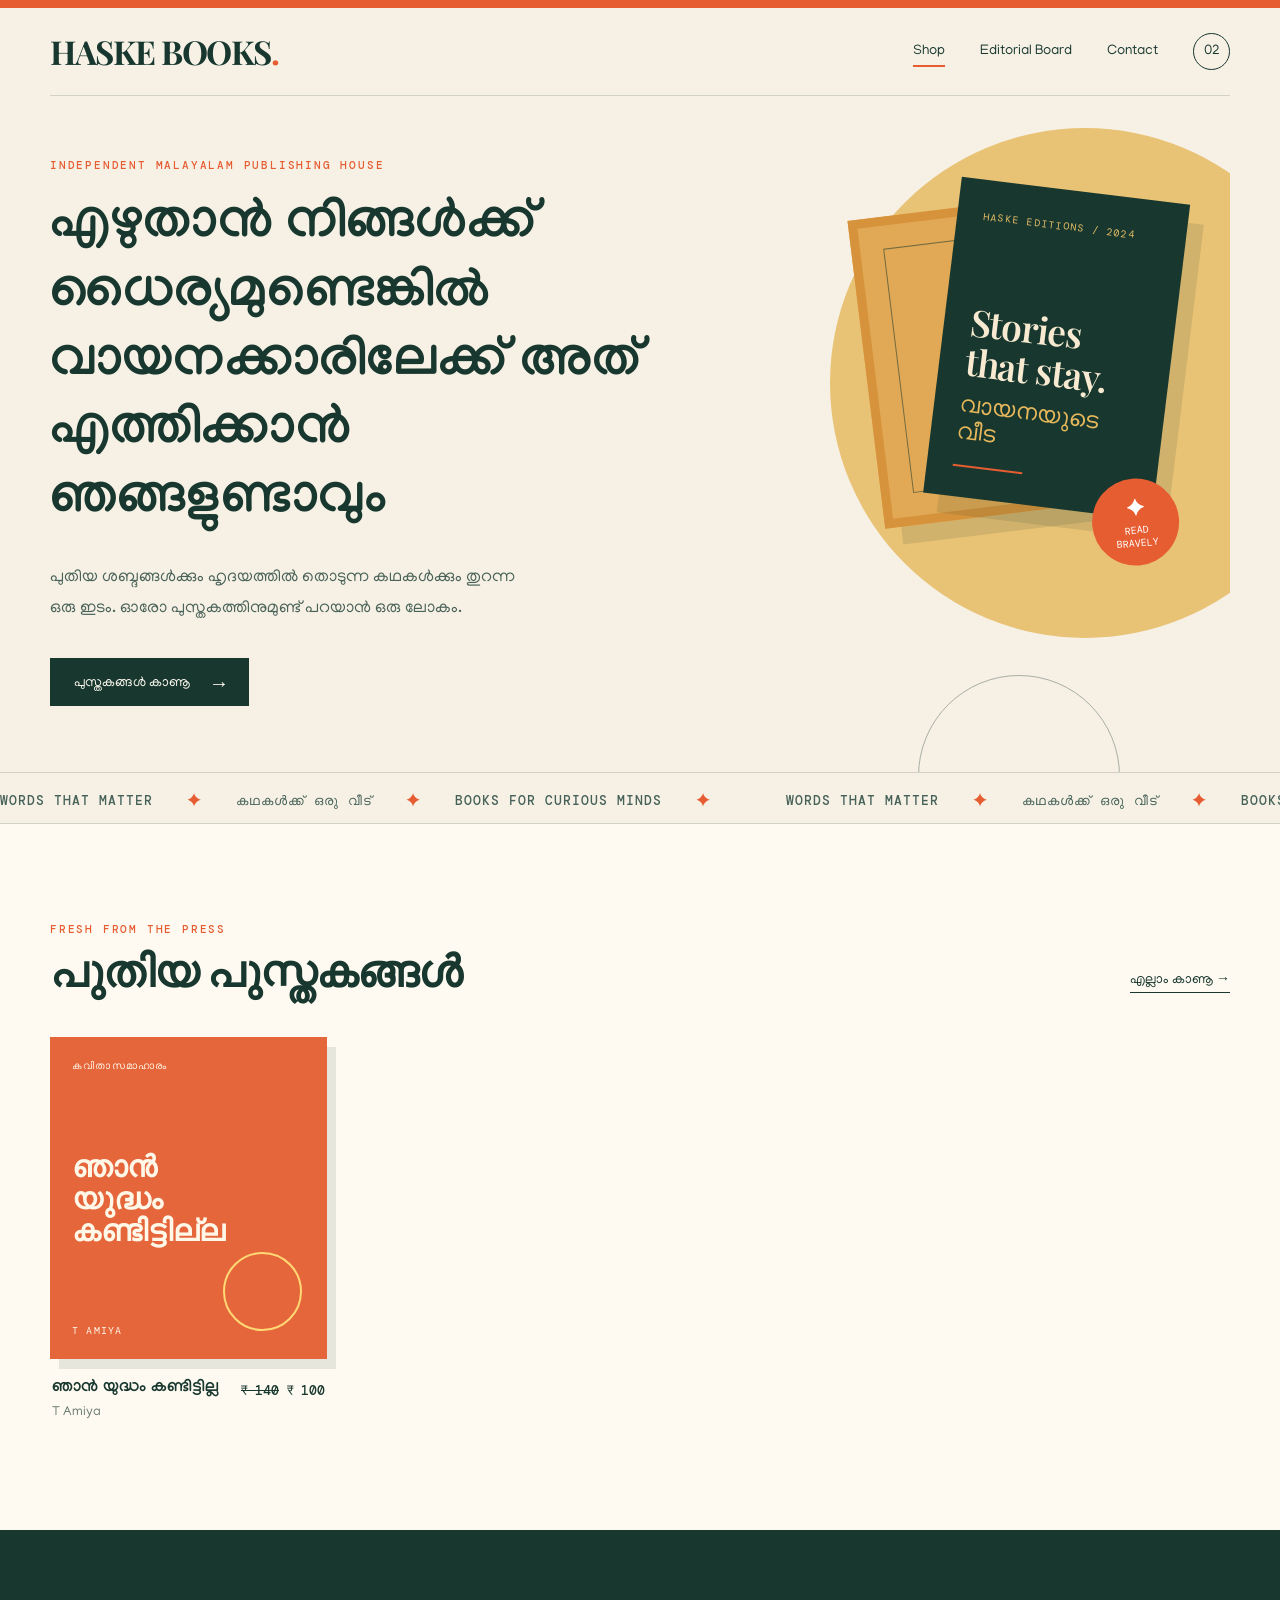
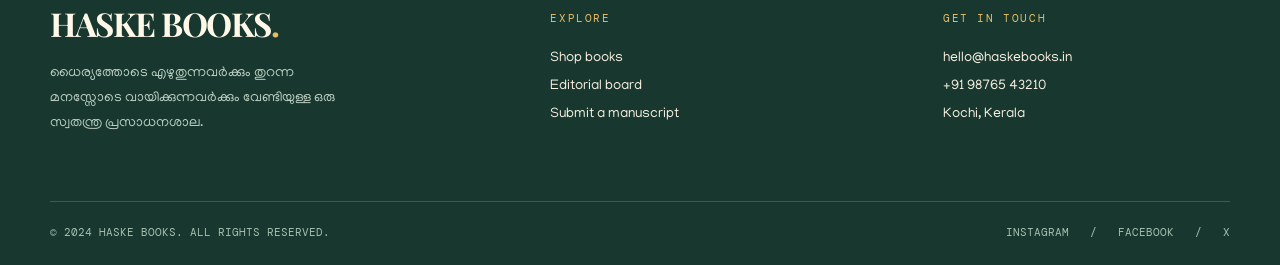
==== index.html @ 0e92dbe5 "Make ribbon text scrollable" ====
<!doctype html>
<html lang="ml">
<head>
  <meta charset="UTF-8" />
  <meta name="viewport" content="width=device-width, initial-scale=1.0" />
  <title>Haske Books — കഥകൾക്ക് ഒരു വീട്</title>
  <link rel="preconnect" href="https://fonts.googleapis.com">
  <link rel="preconnect" href="https://fonts.gstatic.com" crossorigin>
  <link href="https://fonts.googleapis.com/css2?family=DM+Mono:wght@400;500&family=Manjari:wght@400;700&family=Playfair+Display:ital,wght@0,500;0,600;0,700;1,500&display=swap" rel="stylesheet">
  <link rel="stylesheet" href="style.css">
  <script src="script.js" defer></script>
</head>
<body>
  <div class="topline"></div>
  <header class="shell"><nav><a class="logo" href="#home">HASKE BOOKS<span>.</span></a><div class="navlinks"><a class="active" href="#shop">Shop</a><a href="editorial.html">Editorial Board</a><a href="#contact">Contact</a><a class="bag" href="#shop" aria-label="Shopping bag">02</a></div></nav></header>
  <main id="home">
    <section class="hero shell"><div class="hero-copy"><div class="eyebrow">Independent Malayalam publishing house</div><h1>എഴുതാൻ നിങ്ങൾക്ക് ധൈര്യമുണ്ടെങ്കിൽ വായനക്കാരിലേക്ക് അത് എത്തിക്കാൻ ഞങ്ങളുണ്ടാവും</h1><p>പുതിയ ശബ്ദങ്ങൾക്കും ഹൃദയത്തിൽ തൊടുന്ന കഥകൾക്കും തുറന്ന ഒരു ഇടം. ഓരോ പുസ്തകത്തിനുമുണ്ട് പറയാൻ ഒരു ലോകം.</p><a href="#shop" class="button">പുസ്തകങ്ങൾ കാണൂ <span class="arrow">→</span></a></div><div class="hero-art" aria-label="A stack of books"><div class="book-stack"><div class="back-book"></div><div class="front-book"><small>HASKE EDITIONS / 2024</small><strong>Stories<br>that stay.</strong><em>വായനയുടെ വീട</em><i></i></div><div class="stamp"><b>✦</b>READ<br>BRAVELY</div></div></div></section>
    <div class="marquee" aria-label="Words that matter · കഥകൾക്ക് ഒരു വീട് · Books for curious minds"><div class="marquee-track"><div class="marquee-content">WORDS THAT MATTER <span class="separator">✦</span> കഥകൾക്ക് ഒരു വീട് <span class="separator">✦</span> BOOKS FOR CURIOUS MINDS <span class="separator">✦</span></div><div class="marquee-content" aria-hidden="true">WORDS THAT MATTER <span class="separator">✦</span> കഥകൾക്ക് ഒരു വീട് <span class="separator">✦</span> BOOKS FOR CURIOUS MINDS <span class="separator">✦</span></div></div></div>
    <section class="books" id="shop"><div class="shell"><div class="section-head"><div><div class="eyebrow">Fresh from the press</div><h2>പുതിയ പുസ്തകങ്ങൾ</h2></div><a class="view-all" href="#shop">എല്ലാം കാണൂ →</a></div><div class="books-grid">
      <article class="book-card"><div class="cover one"><small>കവിതാസമാഹാരം</small><div class="cover-title">ഞാൻ യുദ്ധം കണ്ടിട്ടില്ല</div><small>T AMIYA</small></div><div class="book-meta"><div><h3>ഞാൻ യുദ്ധം കണ്ടിട്ടില്ല</h3><p>T Amiya</p></div><div class="price"><del>₹ 140</del> ₹ 100</div></div></article>
      <!-- Future book cards
      <article class="book-card"><div class="cover two"><small>ESSAYS / 04</small><div class="cover-title">Notes from the Rain</div><small>R. ANAND</small></div><div class="book-meta"><div><h3>മഴക്കുറിപ്പുകൾ</h3><p>ആർ. ആനന്ദ്</p></div><div class="price">₹ 350</div></div></article>
      <article class="book-card"><div class="cover three"><small>POETRY / 11</small><div class="cover-title">Between<br>Two Seas</div><small>MAYA S.</small></div><div class="book-meta"><div><h3>രണ്ട് കടലുകൾക്കിടയിൽ</h3><p>മായ എസ്.</p></div><div class="price">₹ 299</div></div></article>
      <article class="book-card"><div class="cover four"><small>TRANSLATION / 07</small><div class="cover-title">A Room<br>of Mangoes</div><small>N. VINOD</small></div><div class="book-meta"><div><h3>മാമ്പഴങ്ങളുടെ മുറി</h3><p>എൻ. വിനോദ്</p></div><div class="price">₹ 420</div></div></article>
      -->
    </div></div></section>
  </main>
  <footer id="contact"><div class="shell"><div class="footer-main"><div class="footer-intro"><a class="logo" href="#home">HASKE BOOKS<span>.</span></a><p>ധൈര്യത്തോടെ എഴുതുന്നവർക്കും തുറന്ന മനസ്സോടെ വായിക്കുന്നവർക്കും വേണ്ടിയുള്ള ഒരു സ്വതന്ത്ര പ്രസാധനശാല.</p></div><div class="footer-col" id="board"><h4>EXPLORE</h4><a href="#shop">Shop books</a><a href="editorial.html">Editorial board</a><a href="#home">Submit a manuscript</a></div><div class="footer-col"><h4>GET IN TOUCH</h4><p>hello@haskebooks.in</p><p>+91 98765 43210</p><p>Kochi, Kerala</p></div></div><div class="footer-bottom"><span>© 2024 HASKE BOOKS. ALL RIGHTS RESERVED.</span><span>INSTAGRAM &nbsp; / &nbsp; FACEBOOK &nbsp; / &nbsp; X</span></div></div></footer>
</body>
</html>
---- style.css ----
:root { --ink:#18382f; --paper:#f6f0e5; --cream:#fffaf1; --orange:#e65d32; --gold:#e8bd66; --line:rgba(24,56,47,.17); }
* { box-sizing:border-box; }
html { scroll-behavior:smooth; }
body { margin:0; color:var(--ink); background:var(--paper); font-family:Manjari, sans-serif; }
a { color:inherit; text-decoration:none; }
.shell { width:min(1180px, calc(100% - 48px)); margin:auto; }
.topline { height:8px; background:var(--orange); }
nav { height:88px; display:flex; align-items:center; justify-content:space-between; border-bottom:1px solid var(--line); }
.logo { font:700 33px/1 'Playfair Display', serif; letter-spacing:-1.5px; }
.logo span { color:var(--orange); }
.navlinks { display:flex; gap:35px; align-items:center; font-size:14px; }
.navlinks a { padding:8px 0; position:relative; }
.navlinks a.active:after { content:""; position:absolute; left:0; right:0; bottom:0; height:2px; background:var(--orange); }
.bag { border:1px solid var(--ink); border-radius:50%; width:37px; height:37px; display:grid; place-items:center; font-size:14px; }
.hero { min-height:537px; position:relative; overflow:hidden; display:grid; grid-template-columns:1.1fr .9fr; align-items:center; }
.hero:before { content:""; position:absolute; width:510px; height:510px; border-radius:50%; background:var(--gold); right:-110px; top:32px; opacity:.88; }
.hero:after { content:""; position:absolute; width:200px; height:200px; border:1px solid var(--ink); border-radius:50%; right:110px; bottom:-105px; opacity:.35; }
.hero-copy { position:relative; z-index:1; padding:64px 0 66px; }
.eyebrow { font:500 11px/1 'DM Mono', monospace; letter-spacing:1.8px; color:var(--orange); text-transform:uppercase; }
h1 { max-width:660px; margin:23px 0 25px; font-size:clamp(37px,4.3vw,62px); line-height:1.25; letter-spacing:-.8px; font-weight:700; }
.hero-copy p { max-width:485px; margin:0 0 34px; color:#496258; font-size:17px; line-height:1.8; }
.button { display:inline-flex; align-items:center; gap:19px; background:var(--ink); color:#fffaf1; padding:15px 20px 13px 24px; font-size:14px; transition:.2s transform,.2s background; }
.button:hover { transform:translateY(-3px); background:var(--orange); }
.arrow { font:20px/1 Arial; }
.hero-art { z-index:1; position:relative; height:100%; min-height:400px; }
.book-stack { position:absolute; width:315px; height:390px; right:55px; top:77px; transform:rotate(7deg); }
.back-book,.front-book { position:absolute; box-shadow:16px 18px 0 rgba(24,56,47,.12); }
.back-book { width:225px; height:310px; background:#e1a955; top:38px; left:5px; transform:rotate(-14deg); border:9px solid #d7933b; }
.back-book:after { content:""; position:absolute; inset:23px; border:1px solid rgba(24,56,47,.55); }
.front-book { background:var(--ink); width:230px; height:318px; right:6px; top:12px; padding:30px 26px; color:#f7ead1; display:flex; flex-direction:column; }
.front-book small { font:10px 'DM Mono',monospace; letter-spacing:1.3px; color:#e8bd66; }
.front-book strong { margin-top:auto; font:600 37px/1.1 'Playfair Display',serif; letter-spacing:-1px; }
.front-book em { font:500 23px/1.15 'Playfair Display',serif; color:#e6b85b; margin-top:8px; }
.front-book i { width:70px; height:2px; background:var(--orange); margin-top:22px; }
.stamp { position:absolute; width:87px; height:87px; right:-22px; bottom:13px; border-radius:50%; background:var(--orange); color:white; display:grid; place-content:center; text-align:center; font:10px/1.35 'DM Mono',monospace; transform:rotate(-12deg); }
.stamp b { font-size:22px; }
.marquee { border-top:1px solid var(--line); border-bottom:1px solid var(--line); overflow:hidden; padding:15px 0 11px; font:500 13px 'DM Mono',monospace; color:#466258; letter-spacing:1px; }
.marquee-track { display:flex; width:max-content; animation:marquee-scroll 24s linear infinite; will-change:transform; }
.marquee-content { display:block; flex:none; white-space:nowrap; padding-right:50px; }
.marquee .separator { margin:0 25px; color:var(--orange); font-size:18px; vertical-align:-1px; }
@keyframes marquee-scroll { to { transform:translateX(-50%); } }
@media (prefers-reduced-motion:reduce) { .marquee-track { animation:none; } }
.books { padding:100px 0 110px; background:var(--cream); }
.section-head { display:flex; align-items:flex-end; justify-content:space-between; margin-bottom:44px; }
h2 { margin:12px 0 0; font:600 clamp(32px,3.4vw,47px)/1.05 'Playfair Display',serif; letter-spacing:-1px; }
.view-all { border-bottom:1px solid var(--ink); padding-bottom:4px; font-size:14px; }
.books-grid { display:grid; grid-template-columns:repeat(4,1fr); gap:24px; }
.book-card { cursor:pointer; }
.cover { height:322px; padding:22px; display:flex; flex-direction:column; justify-content:space-between; position:relative; box-shadow:9px 10px 0 rgba(24,56,47,.1); transition:.25s transform; }
.book-card:hover .cover,.book-card.is-selected .cover { transform:translateY(-8px) rotate(-1deg); }
.cover small { font:10px 'DM Mono',monospace; letter-spacing:1.2px; }
.cover .cover-title { font:600 30px/1.06 'Playfair Display',serif; max-width:150px; }
.cover.one { background:#e6663b; color:#fff8e8; } .cover.one:after { content:""; width:75px; height:75px; border:2px solid #ffd876; border-radius:50%; position:absolute; right:25px; bottom:28px; }
.cover.two { background:#cfbd9c; color:#203f36; } .cover.two:before { content:""; position:absolute; height:90%; border-left:2px solid var(--ink); left:50%; top:5%; transform:rotate(30deg); opacity:.65; }
.cover.three { background:#315c52; color:#f7e8c9; } .cover.three:after { content:""; width:110px; border-top:1px solid #e7bd66; position:absolute; right:-10px; top:46%; transform:rotate(-35deg); box-shadow:0 12px 0 #e7bd66,0 24px 0 #e7bd66; }
.cover.four { background:#e7bd66; color:#1a3b32; } .cover.four .cover-title { font-size:34px; }
.book-meta { padding:20px 2px 0; display:flex; justify-content:space-between; gap:10px; }
.book-meta h3 { font-size:17px; margin:0 0 7px; } .book-meta p { color:#667a70; font-size:13px; margin:0; } .price { font:500 13px 'DM Mono',monospace; white-space:nowrap; padding-top:3px; }
footer { background:var(--ink); color:#f9f2e4; padding:77px 0 26px; }
.footer-main { display:grid; grid-template-columns:1.2fr .9fr .8fr; gap:70px; padding-bottom:65px; }
footer .logo { color:#fff8e9; } footer .logo span { color:var(--gold); }
.footer-intro p { color:#bdd0c4; line-height:1.8; max-width:300px; font-size:14px; margin:18px 0 0; }
.footer-col h4 { margin:4px 0 20px; color:var(--gold); font:11px 'DM Mono',monospace; letter-spacing:1.6px; }
.footer-col a,.footer-col p { display:block; color:#f9f2e4; font-size:14px; line-height:2; margin:0; }
.footer-col a:hover { color:var(--gold); }
.footer-bottom { border-top:1px solid rgba(255,255,255,.17); padding-top:23px; color:#a6c0b1; font:11px 'DM Mono',monospace; display:flex; justify-content:space-between; }
@media (max-width:760px) { .shell { width:min(100% - 32px,1180px); } nav { height:73px; } .navlinks { gap:17px; font-size:12px; } .navlinks a:nth-child(2) { display:none; } .hero { min-height:auto; grid-template-columns:1fr; } .hero:before { width:350px; height:350px; right:-160px; top:300px; } .hero-copy { padding:62px 0 20px; } h1 { font-size:37px; } .hero-art { min-height:350px; } .book-stack { transform:scale(.82) rotate(7deg); transform-origin:top right; right:0; top:15px; } .books { padding:67px 0; } .books-grid { grid-template-columns:repeat(2,1fr); gap:32px 16px; } .cover { height:250px; padding:17px; } .cover .cover-title { font-size:24px; } .section-head { margin-bottom:28px; } .footer-main { grid-template-columns:1fr 1fr; gap:38px 20px; } .footer-intro { grid-column:span 2; } .footer-bottom { gap:14px; flex-direction:column; } }

.editorial-hero { background:var(--cream); padding:106px 0 98px; position:relative; overflow:hidden; }
.editorial-hero:after { content:""; position:absolute; width:430px; height:430px; border:1px solid var(--gold); border-radius:50%; right:-115px; top:-165px; }
.editorial-hero .shell { position:relative; z-index:1; }
.editorial-hero h1 { margin:22px 0 18px; font:600 clamp(48px,6vw,78px)/1.04 'Playfair Display',serif; }
.editorial-hero p { max-width:450px; margin:0; color:#496258; line-height:1.8; }
.editorial-list { padding:82px 0 110px; }
.team-feature { border-top:2px solid var(--ink); border-bottom:1px solid var(--line); padding:27px 0 31px; display:flex; justify-content:space-between; align-items:baseline; }
.role { color:var(--orange); font:500 11px 'DM Mono',monospace; letter-spacing:1.5px; text-transform:uppercase; }
.team-feature h2 { margin:0; font-size:clamp(31px,4vw,52px); }
.team-grid { display:grid; grid-template-columns:1fr 1fr; gap:0; border-bottom:1px solid var(--line); }
.team-card { padding:34px 34px 38px 0; min-height:176px; }
.team-card + .team-card { border-left:1px solid var(--line); padding-left:34px; }
.team-card h3,.board-members h3 { font-size:24px; margin:17px 0 8px; }
.team-card p,.board-members p { margin:0; color:#526a60; line-height:1.7; font-size:14px; }
.board-members { padding:82px 0 68px; }
.board-heading { display:flex; justify-content:space-between; align-items:end; margin-bottom:30px; }
.board-heading h2 { font-size:clamp(29px,3.6vw,45px); }
.board-heading h2 span { color:var(--orange); font:500 16px 'DM Mono',monospace; vertical-align:middle; margin-left:8px; }
.board-members ol { padding:0; margin:0; list-style:none; border-top:1px solid var(--line); }
.board-members li { display:grid; grid-template-columns:72px 1fr; padding:27px 0 25px; border-bottom:1px solid var(--line); }
.number { color:var(--orange); font:12px 'DM Mono',monospace; padding-top:6px; }
.board-members h3 { margin:0 0 7px; }
.credits { background:var(--ink); color:#fff9ea; display:grid; grid-template-columns:1fr 1fr; }
.credits div { padding:29px 33px; }
.credits div + div { border-left:1px solid rgba(255,255,255,.2); }
.credits span { display:block; color:var(--gold); font:11px 'DM Mono',monospace; letter-spacing:1.3px; margin-bottom:13px; }
.credits strong { font-size:18px; line-height:1.65; }
@media (max-width:760px) { .editorial-hero { padding:72px 0; } .editorial-list { padding:55px 0 70px; } .team-feature { display:block; } .team-feature h2 { margin-top:15px; } .team-grid,.credits { grid-template-columns:1fr; } .team-card { padding:28px 0; min-height:auto; } .team-card + .team-card { border-left:0; border-top:1px solid var(--line); padding-left:0; } .board-members { padding:60px 0 50px; } .board-heading { display:block; } .board-heading h2 { margin-top:12px; } .board-members li { grid-template-columns:47px 1fr; } .credits div + div { border-left:0; border-top:1px solid rgba(255,255,255,.2); } }

.admin-header nav { gap:28px; }
.admin-label { color:#587067; font:11px 'DM Mono',monospace; letter-spacing:1.3px; margin-right:auto; }
.back-link { font-size:13px; border-bottom:1px solid var(--ink); padding-bottom:3px; }
.admin-page { padding:74px 0 110px; }
.admin-intro { margin-bottom:50px; }
.admin-intro h1 { margin:17px 0 15px; font:600 clamp(43px,5.2vw,68px)/1 'Playfair Display',serif; }
.admin-intro p { margin:0; color:#587067; font-size:15px; line-height:1.7; }
.book-form { border-top:2px solid var(--ink); }
.form-section { display:grid; grid-template-columns:260px 1fr; gap:48px; padding:42px 0; border-bottom:1px solid var(--line); }
.form-section-heading { display:flex; gap:16px; align-items:flex-start; }
.step { color:var(--orange); font:12px 'DM Mono',monospace; padding-top:5px; }
.form-section h2 { margin:0 0 9px; font-size:27px; }
.form-section-heading p { color:#64796f; font-size:13px; line-height:1.65; margin:0; }
.upload-zone { min-height:250px; border:1.5px dashed #9aaba2; background:var(--cream); display:flex; flex-direction:column; align-items:center; justify-content:center; position:relative; cursor:pointer; padding:30px; text-align:center; transition:.2s background,.2s border-color; overflow:hidden; }
.upload-zone:hover,.upload-zone.is-dragging { background:#eef2ea; border-color:var(--orange); }
.upload-zone input { position:absolute; width:1px; height:1px; opacity:0; }
.upload-icon { width:38px; height:38px; display:grid; place-items:center; border:1px solid var(--ink); border-radius:50%; margin-bottom:14px; font:23px/1 Arial; }
.upload-zone strong { font-size:16px; }
.upload-zone small { color:#6a7d74; margin-top:7px; font-size:12px; }
.upload-zone img { position:absolute; inset:0; width:100%; height:100%; object-fit:contain; background:var(--cream); padding:15px; }
.upload-message { grid-column:2; color:var(--orange); margin:-30px 0 0; font-size:13px; }
.form-fields { display:grid; grid-template-columns:1fr 1fr; gap:25px 20px; }
.field { display:block; }
.field.full { grid-column:1 / -1; }
.field span { display:block; font-size:14px; font-weight:700; margin-bottom:9px; }
.field em { color:#75877e; font-style:normal; font-weight:400; }
.field input,.field textarea { width:100%; border:1px solid #bdc9c0; background:#fffdf7; color:var(--ink); border-radius:0; padding:13px 14px; font:14px Manjari,sans-serif; outline:none; transition:border-color .2s,box-shadow .2s; }
.field textarea { resize:vertical; min-height:140px; line-height:1.65; }
.field input:focus,.field textarea:focus { border-color:var(--orange); box-shadow:0 0 0 3px rgba(230,93,50,.12); }
.field input::placeholder,.field textarea::placeholder { color:#98a69f; }
.pricing-fields { grid-template-columns:repeat(3,1fr); }
.form-actions { display:flex; align-items:center; justify-content:space-between; gap:25px; padding:35px 0; }
.form-actions p { color:#6c8076; font-size:12px; margin:0; }
.form-actions .button { border:0; cursor:pointer; font-family:Manjari,sans-serif; }
.toast { background:var(--ink); color:#fff9ea; padding:15px 20px; position:fixed; right:22px; bottom:22px; transform:translateY(110px); opacity:0; transition:.25s transform,.25s opacity; font-size:14px; box-shadow:0 10px 25px rgba(24,56,47,.2); }
.toast.is-visible { transform:translateY(0); opacity:1; }
@media (max-width:760px) { .admin-header nav { gap:15px; } .admin-label { display:none; } .back-link { font-size:12px; } .admin-page { padding:52px 0 70px; } .form-section { grid-template-columns:1fr; gap:28px; padding:34px 0; } .upload-message { grid-column:1; margin:-18px 0 0; } .form-fields,.pricing-fields { grid-template-columns:1fr; } .field.full { grid-column:auto; } .form-actions { align-items:flex-start; flex-direction:column; } }
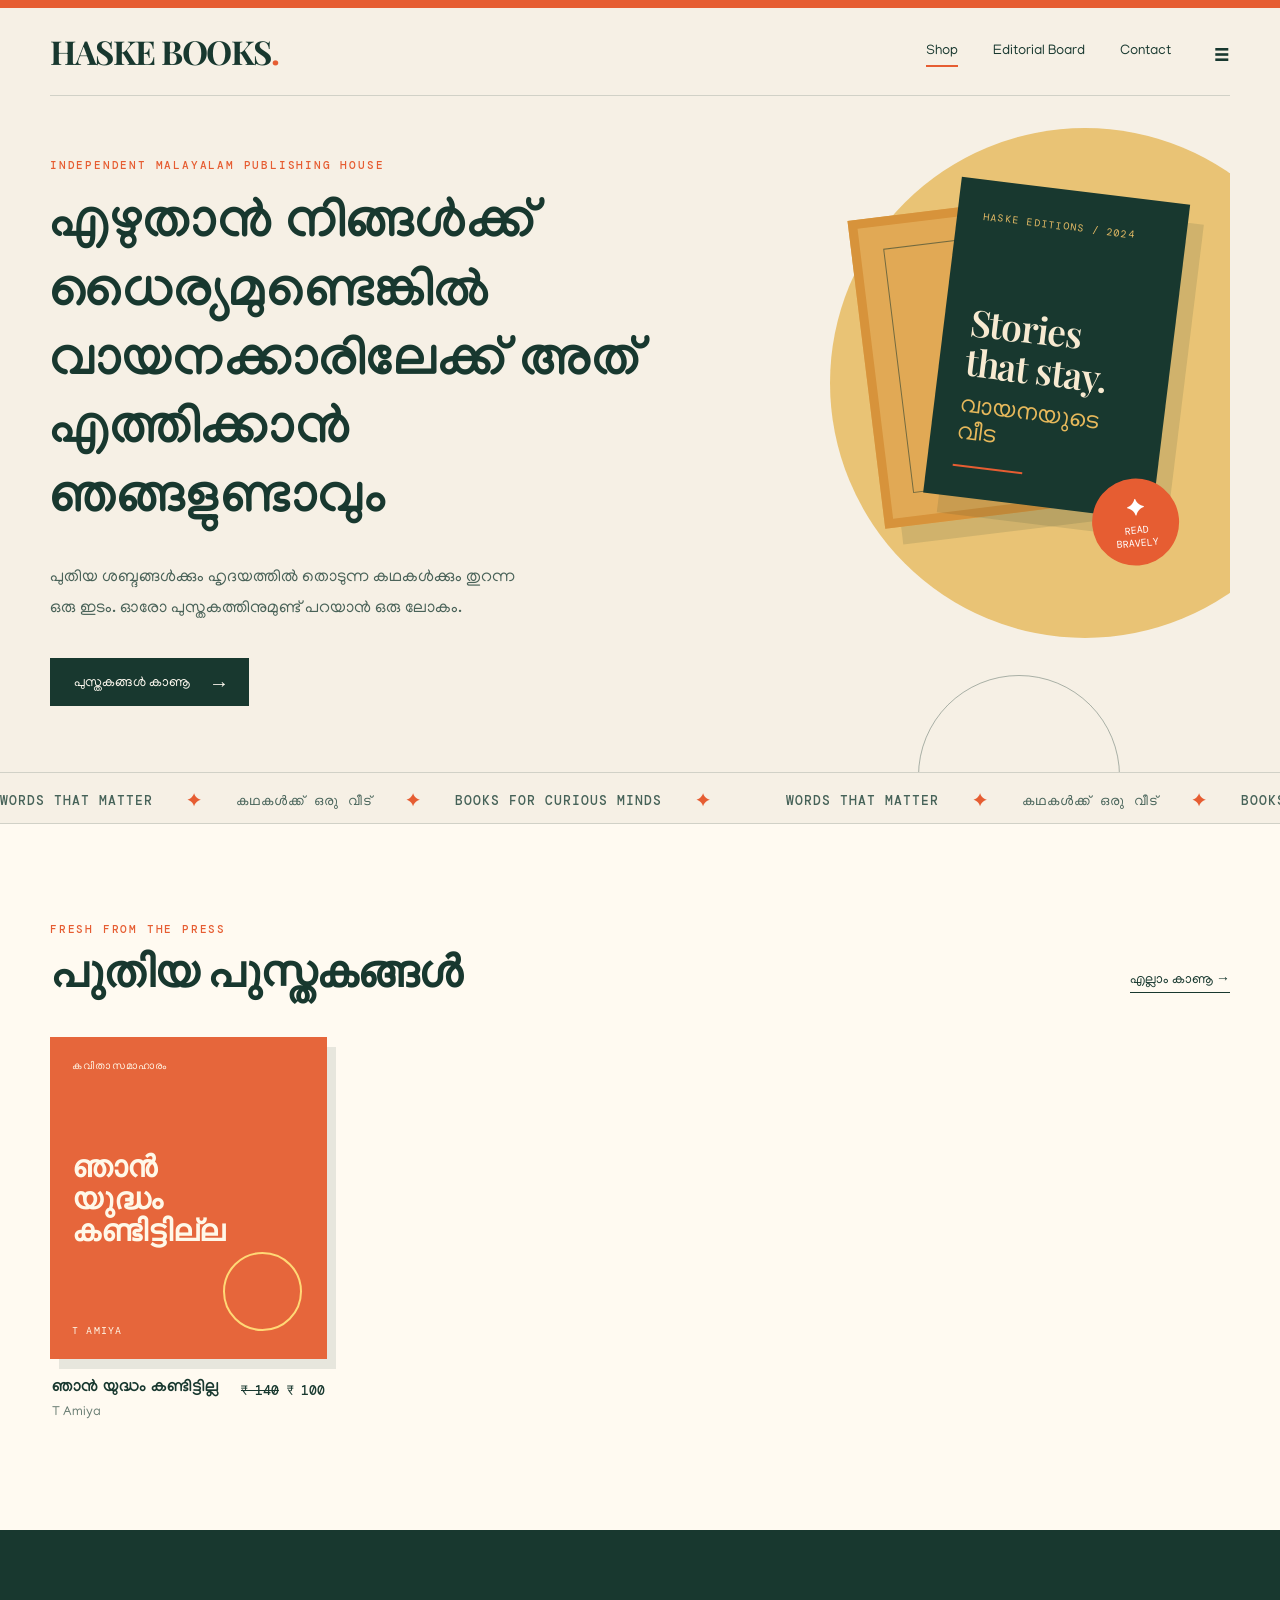
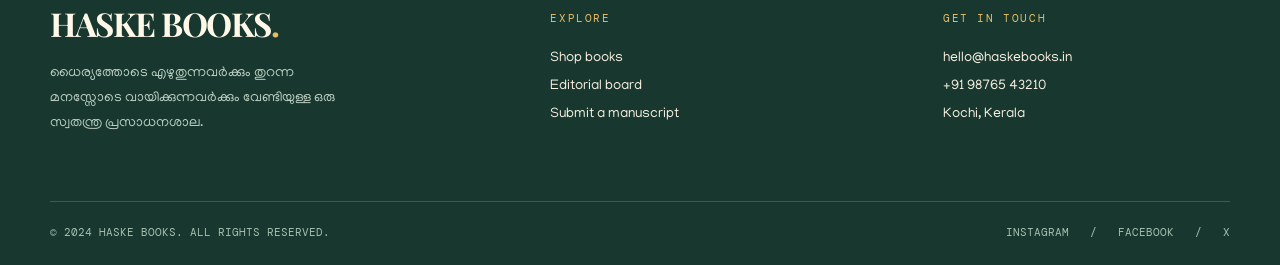
==== commit 2ad07555: "Add handburger icon on navbar" ====
--- a/index.html
+++ b/index.html
@@ -12,7 +12,7 @@
 </head>
 <body>
   <div class="topline"></div>
-  <header class="shell"><nav><a class="logo" href="#home">HASKE BOOKS<span>.</span></a><div class="navlinks"><a class="active" href="#shop">Shop</a><a href="editorial.html">Editorial Board</a><a href="#contact">Contact</a><a class="bag" href="#shop" aria-label="Shopping bag">02</a></div></nav></header>
+  <header class="shell"><nav><a class="logo" href="#home">HASKE BOOKS<span>.</span></a><div class="navlinks"><a class="active" href="#shop">Shop</a><a href="editorial.html">Editorial Board</a><a href="#contact">Contact</a><button class="menu-toggle" type="button" aria-label="Open navigation menu">☰</button></div></nav></header>
   <main id="home">
     <section class="hero shell"><div class="hero-copy"><div class="eyebrow">Independent Malayalam publishing house</div><h1>എഴുതാൻ നിങ്ങൾക്ക് ധൈര്യമുണ്ടെങ്കിൽ വായനക്കാരിലേക്ക് അത് എത്തിക്കാൻ ഞങ്ങളുണ്ടാവും</h1><p>പുതിയ ശബ്ദങ്ങൾക്കും ഹൃദയത്തിൽ തൊടുന്ന കഥകൾക്കും തുറന്ന ഒരു ഇടം. ഓരോ പുസ്തകത്തിനുമുണ്ട് പറയാൻ ഒരു ലോകം.</p><a href="#shop" class="button">പുസ്തകങ്ങൾ കാണൂ <span class="arrow">→</span></a></div><div class="hero-art" aria-label="A stack of books"><div class="book-stack"><div class="back-book"></div><div class="front-book"><small>HASKE EDITIONS / 2024</small><strong>Stories<br>that stay.</strong><em>വായനയുടെ വീട</em><i></i></div><div class="stamp"><b>✦</b>READ<br>BRAVELY</div></div></div></section>
     <div class="marquee" aria-label="Words that matter · കഥകൾക്ക് ഒരു വീട് · Books for curious minds"><div class="marquee-track"><div class="marquee-content">WORDS THAT MATTER <span class="separator">✦</span> കഥകൾക്ക് ഒരു വീട് <span class="separator">✦</span> BOOKS FOR CURIOUS MINDS <span class="separator">✦</span></div><div class="marquee-content" aria-hidden="true">WORDS THAT MATTER <span class="separator">✦</span> കഥകൾക്ക് ഒരു വീട് <span class="separator">✦</span> BOOKS FOR CURIOUS MINDS <span class="separator">✦</span></div></div></div>
--- a/style.css
+++ b/style.css
@@ -11,7 +11,7 @@
 .navlinks { display:flex; gap:35px; align-items:center; font-size:14px; }
 .navlinks a { padding:8px 0; position:relative; }
 .navlinks a.active:after { content:""; position:absolute; left:0; right:0; bottom:0; height:2px; background:var(--orange); }
-.bag { border:1px solid var(--ink); border-radius:50%; width:37px; height:37px; display:grid; place-items:center; font-size:14px; }
+.menu-toggle { border:0; background:transparent; color:var(--ink); cursor:pointer; padding:5px 0 5px 8px; font:26px/1 Arial,sans-serif; }
 .hero { min-height:537px; position:relative; overflow:hidden; display:grid; grid-template-columns:1.1fr .9fr; align-items:center; }
 .hero:before { content:""; position:absolute; width:510px; height:510px; border-radius:50%; background:var(--gold); right:-110px; top:32px; opacity:.88; }
 .hero:after { content:""; position:absolute; width:200px; height:200px; border:1px solid var(--ink); border-radius:50%; right:110px; bottom:-105px; opacity:.35; }
@@ -64,7 +64,7 @@
 .footer-col a,.footer-col p { display:block; color:#f9f2e4; font-size:14px; line-height:2; margin:0; }
 .footer-col a:hover { color:var(--gold); }
 .footer-bottom { border-top:1px solid rgba(255,255,255,.17); padding-top:23px; color:#a6c0b1; font:11px 'DM Mono',monospace; display:flex; justify-content:space-between; }
-@media (max-width:760px) { .shell { width:min(100% - 32px,1180px); } nav { height:73px; } .navlinks { gap:17px; font-size:12px; } .navlinks a:nth-child(2) { display:none; } .hero { min-height:auto; grid-template-columns:1fr; } .hero:before { width:350px; height:350px; right:-160px; top:300px; } .hero-copy { padding:62px 0 20px; } h1 { font-size:37px; } .hero-art { min-height:350px; } .book-stack { transform:scale(.82) rotate(7deg); transform-origin:top right; right:0; top:15px; } .books { padding:67px 0; } .books-grid { grid-template-columns:repeat(2,1fr); gap:32px 16px; } .cover { height:250px; padding:17px; } .cover .cover-title { font-size:24px; } .section-head { margin-bottom:28px; } .footer-main { grid-template-columns:1fr 1fr; gap:38px 20px; } .footer-intro { grid-column:span 2; } .footer-bottom { gap:14px; flex-direction:column; } }
+@media (max-width:760px) { .shell { width:min(100% - 32px,1180px); } nav { height:73px; } .navlinks { gap:12px; font-size:12px; } .navlinks a:nth-child(2),.navlinks a:nth-child(3) { display:none; } .menu-toggle { font-size:24px; } .hero { min-height:auto; grid-template-columns:1fr; } .hero:before { width:350px; height:350px; right:-160px; top:300px; } .hero-copy { padding:62px 0 20px; } h1 { font-size:37px; } .hero-art { min-height:350px; } .book-stack { transform:scale(.82) rotate(7deg); transform-origin:top right; right:0; top:15px; } .books { padding:67px 0; } .books-grid { grid-template-columns:repeat(2,1fr); gap:32px 16px; } .cover { height:250px; padding:17px; } .cover .cover-title { font-size:24px; } .section-head { margin-bottom:28px; } .footer-main { grid-template-columns:1fr 1fr; gap:38px 20px; } .footer-intro { grid-column:span 2; } .footer-bottom { gap:14px; flex-direction:column; } }
 
 .editorial-hero { background:var(--cream); padding:106px 0 98px; position:relative; overflow:hidden; }
 .editorial-hero:after { content:""; position:absolute; width:430px; height:430px; border:1px solid var(--gold); border-radius:50%; right:-115px; top:-165px; }
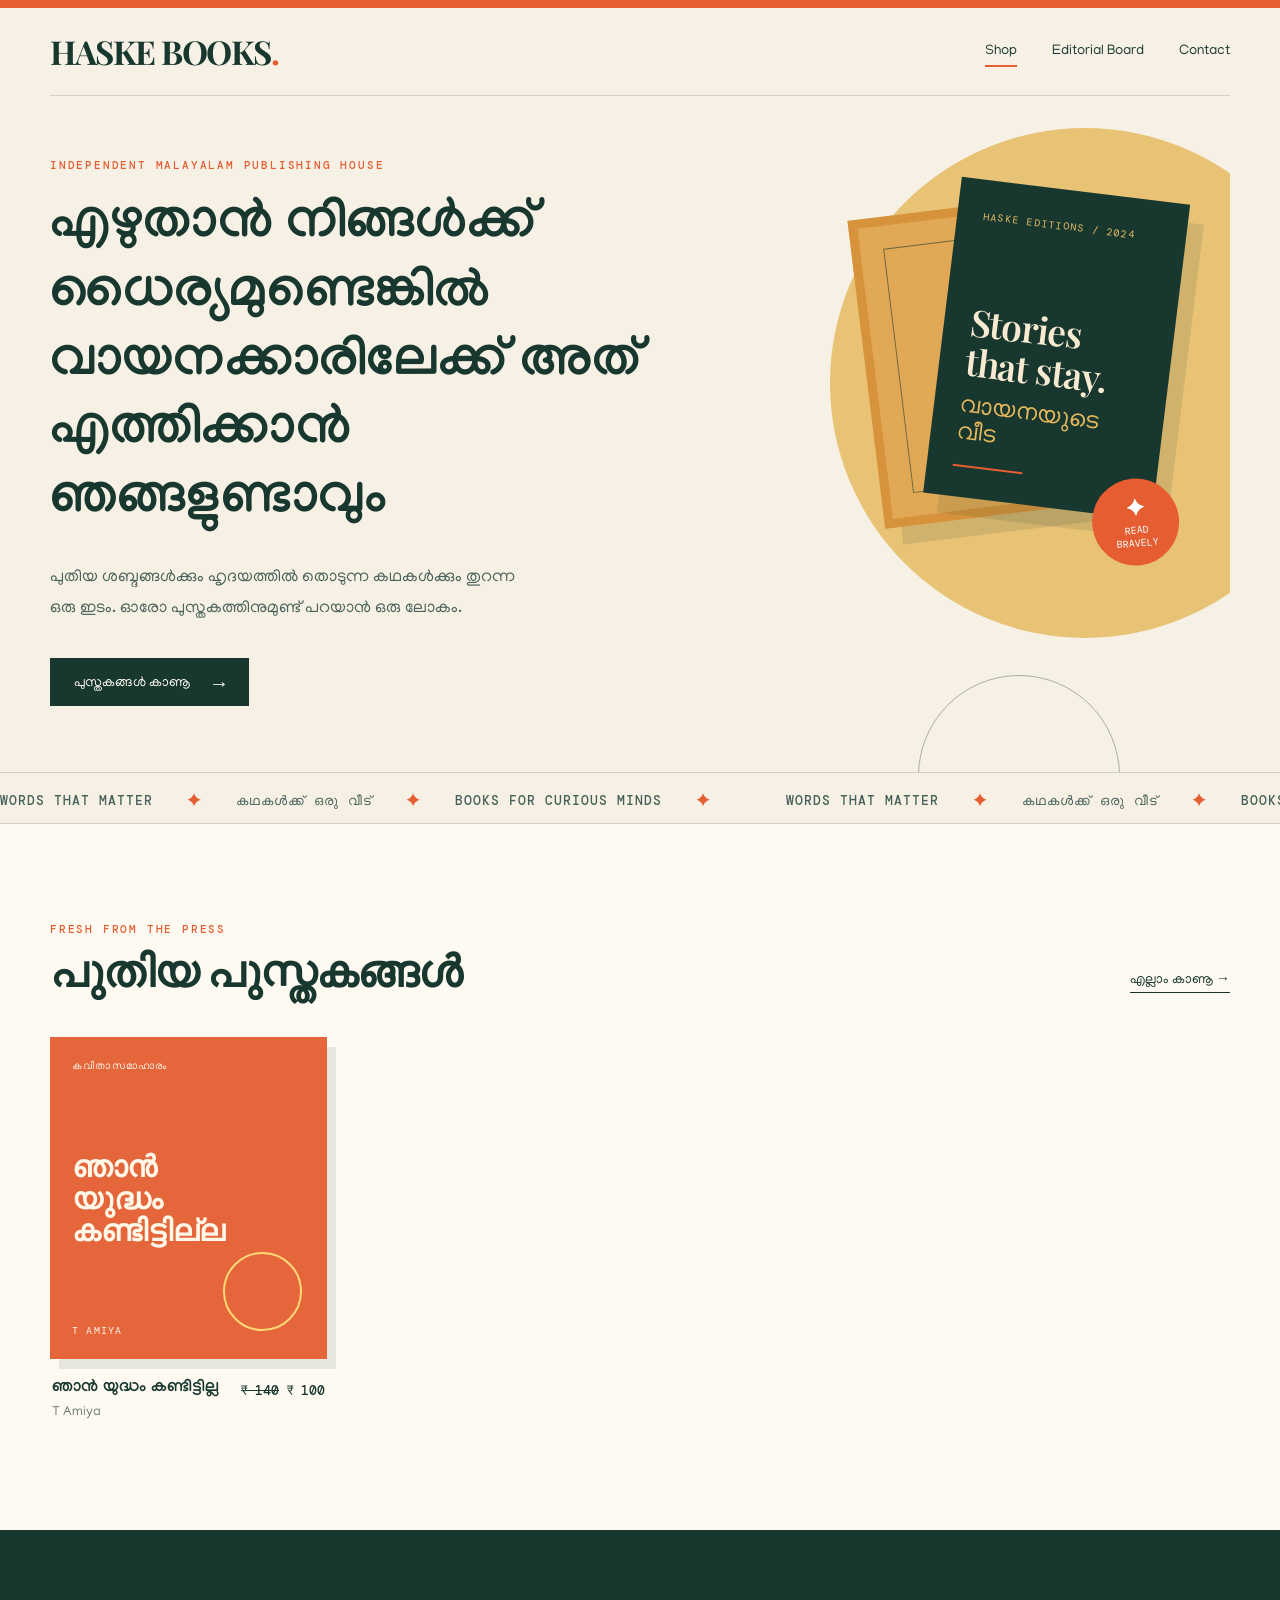
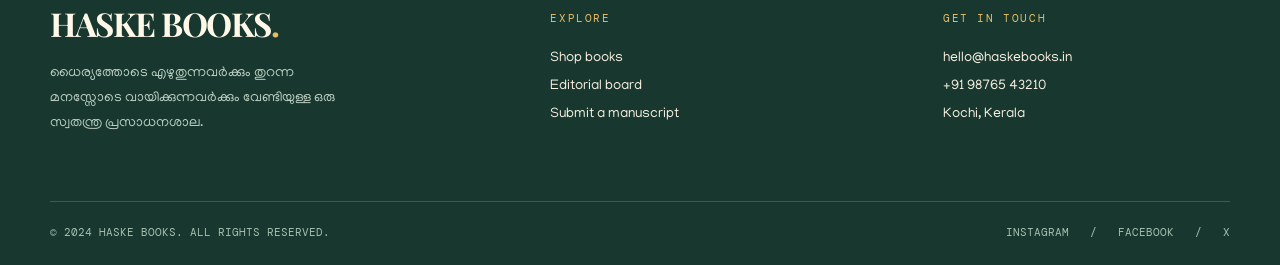
==== commit 79ffcb3f: "Make hambuger wroking" ====
--- a/index.html
+++ b/index.html
@@ -12,7 +12,7 @@
 </head>
 <body>
   <div class="topline"></div>
-  <header class="shell"><nav><a class="logo" href="#home">HASKE BOOKS<span>.</span></a><div class="navlinks"><a class="active" href="#shop">Shop</a><a href="editorial.html">Editorial Board</a><a href="#contact">Contact</a><button class="menu-toggle" type="button" aria-label="Open navigation menu">☰</button></div></nav></header>
+  <header class="shell"><nav><a class="logo" href="#home">HASKE BOOKS<span>.</span></a><div class="navlinks" id="primary-nav"><a class="active" href="#shop">Shop</a><a href="editorial.html">Editorial Board</a><a href="#contact">Contact</a></div><button class="menu-toggle" type="button" aria-label="Open navigation menu" aria-controls="primary-nav" aria-expanded="false">☰</button></nav></header>
   <main id="home">
     <section class="hero shell"><div class="hero-copy"><div class="eyebrow">Independent Malayalam publishing house</div><h1>എഴുതാൻ നിങ്ങൾക്ക് ധൈര്യമുണ്ടെങ്കിൽ വായനക്കാരിലേക്ക് അത് എത്തിക്കാൻ ഞങ്ങളുണ്ടാവും</h1><p>പുതിയ ശബ്ദങ്ങൾക്കും ഹൃദയത്തിൽ തൊടുന്ന കഥകൾക്കും തുറന്ന ഒരു ഇടം. ഓരോ പുസ്തകത്തിനുമുണ്ട് പറയാൻ ഒരു ലോകം.</p><a href="#shop" class="button">പുസ്തകങ്ങൾ കാണൂ <span class="arrow">→</span></a></div><div class="hero-art" aria-label="A stack of books"><div class="book-stack"><div class="back-book"></div><div class="front-book"><small>HASKE EDITIONS / 2024</small><strong>Stories<br>that stay.</strong><em>വായനയുടെ വീട</em><i></i></div><div class="stamp"><b>✦</b>READ<br>BRAVELY</div></div></div></section>
     <div class="marquee" aria-label="Words that matter · കഥകൾക്ക് ഒരു വീട് · Books for curious minds"><div class="marquee-track"><div class="marquee-content">WORDS THAT MATTER <span class="separator">✦</span> കഥകൾക്ക് ഒരു വീട് <span class="separator">✦</span> BOOKS FOR CURIOUS MINDS <span class="separator">✦</span></div><div class="marquee-content" aria-hidden="true">WORDS THAT MATTER <span class="separator">✦</span> കഥകൾക്ക് ഒരു വീട് <span class="separator">✦</span> BOOKS FOR CURIOUS MINDS <span class="separator">✦</span></div></div></div>
--- a/style.css
+++ b/style.css
@@ -5,13 +5,14 @@
 a { color:inherit; text-decoration:none; }
 .shell { width:min(1180px, calc(100% - 48px)); margin:auto; }
 .topline { height:8px; background:var(--orange); }
-nav { height:88px; display:flex; align-items:center; justify-content:space-between; border-bottom:1px solid var(--line); }
+nav { height:88px; display:flex; align-items:center; justify-content:space-between; border-bottom:1px solid var(--line); position:relative; }
 .logo { font:700 33px/1 'Playfair Display', serif; letter-spacing:-1.5px; }
 .logo span { color:var(--orange); }
 .navlinks { display:flex; gap:35px; align-items:center; font-size:14px; }
 .navlinks a { padding:8px 0; position:relative; }
 .navlinks a.active:after { content:""; position:absolute; left:0; right:0; bottom:0; height:2px; background:var(--orange); }
-.menu-toggle { border:0; background:transparent; color:var(--ink); cursor:pointer; padding:5px 0 5px 8px; font:26px/1 Arial,sans-serif; }
+.menu-toggle { display:none; border:0; background:transparent; color:var(--ink); cursor:pointer; padding:5px 0 5px 8px; font:26px/1 Arial,sans-serif; }
+@media (max-width:850px) { .navlinks { display:none; position:absolute; z-index:10; top:calc(100% + 10px); right:0; min-width:210px; padding:15px 18px; flex-direction:column; align-items:flex-start; gap:13px; background:var(--cream); border:1px solid var(--line); box-shadow:8px 8px 0 rgba(24,56,47,.1); } .navlinks.is-open { display:flex; } .menu-toggle { display:block; } }
 .hero { min-height:537px; position:relative; overflow:hidden; display:grid; grid-template-columns:1.1fr .9fr; align-items:center; }
 .hero:before { content:""; position:absolute; width:510px; height:510px; border-radius:50%; background:var(--gold); right:-110px; top:32px; opacity:.88; }
 .hero:after { content:""; position:absolute; width:200px; height:200px; border:1px solid var(--ink); border-radius:50%; right:110px; bottom:-105px; opacity:.35; }
@@ -64,7 +65,7 @@
 .footer-col a,.footer-col p { display:block; color:#f9f2e4; font-size:14px; line-height:2; margin:0; }
 .footer-col a:hover { color:var(--gold); }
 .footer-bottom { border-top:1px solid rgba(255,255,255,.17); padding-top:23px; color:#a6c0b1; font:11px 'DM Mono',monospace; display:flex; justify-content:space-between; }
-@media (max-width:760px) { .shell { width:min(100% - 32px,1180px); } nav { height:73px; } .navlinks { gap:12px; font-size:12px; } .navlinks a:nth-child(2),.navlinks a:nth-child(3) { display:none; } .menu-toggle { font-size:24px; } .hero { min-height:auto; grid-template-columns:1fr; } .hero:before { width:350px; height:350px; right:-160px; top:300px; } .hero-copy { padding:62px 0 20px; } h1 { font-size:37px; } .hero-art { min-height:350px; } .book-stack { transform:scale(.82) rotate(7deg); transform-origin:top right; right:0; top:15px; } .books { padding:67px 0; } .books-grid { grid-template-columns:repeat(2,1fr); gap:32px 16px; } .cover { height:250px; padding:17px; } .cover .cover-title { font-size:24px; } .section-head { margin-bottom:28px; } .footer-main { grid-template-columns:1fr 1fr; gap:38px 20px; } .footer-intro { grid-column:span 2; } .footer-bottom { gap:14px; flex-direction:column; } }
+@media (max-width:760px) { .shell { width:min(100% - 32px,1180px); } nav { height:73px; } .navlinks { min-width:190px; gap:12px; font-size:12px; } .menu-toggle { font-size:24px; } .hero { min-height:auto; grid-template-columns:1fr; } .hero:before { width:350px; height:350px; right:-160px; top:300px; } .hero-copy { padding:62px 0 20px; } h1 { font-size:37px; } .hero-art { min-height:350px; } .book-stack { transform:scale(.82) rotate(7deg); transform-origin:top right; right:0; top:15px; } .books { padding:67px 0; } .books-grid { grid-template-columns:repeat(2,1fr); gap:32px 16px; } .cover { height:250px; padding:17px; } .cover .cover-title { font-size:24px; } .section-head { margin-bottom:28px; } .footer-main { grid-template-columns:1fr 1fr; gap:38px 20px; } .footer-intro { grid-column:span 2; } .footer-bottom { gap:14px; flex-direction:column; } }
 
 .editorial-hero { background:var(--cream); padding:106px 0 98px; position:relative; overflow:hidden; }
 .editorial-hero:after { content:""; position:absolute; width:430px; height:430px; border:1px solid var(--gold); border-radius:50%; right:-115px; top:-165px; }
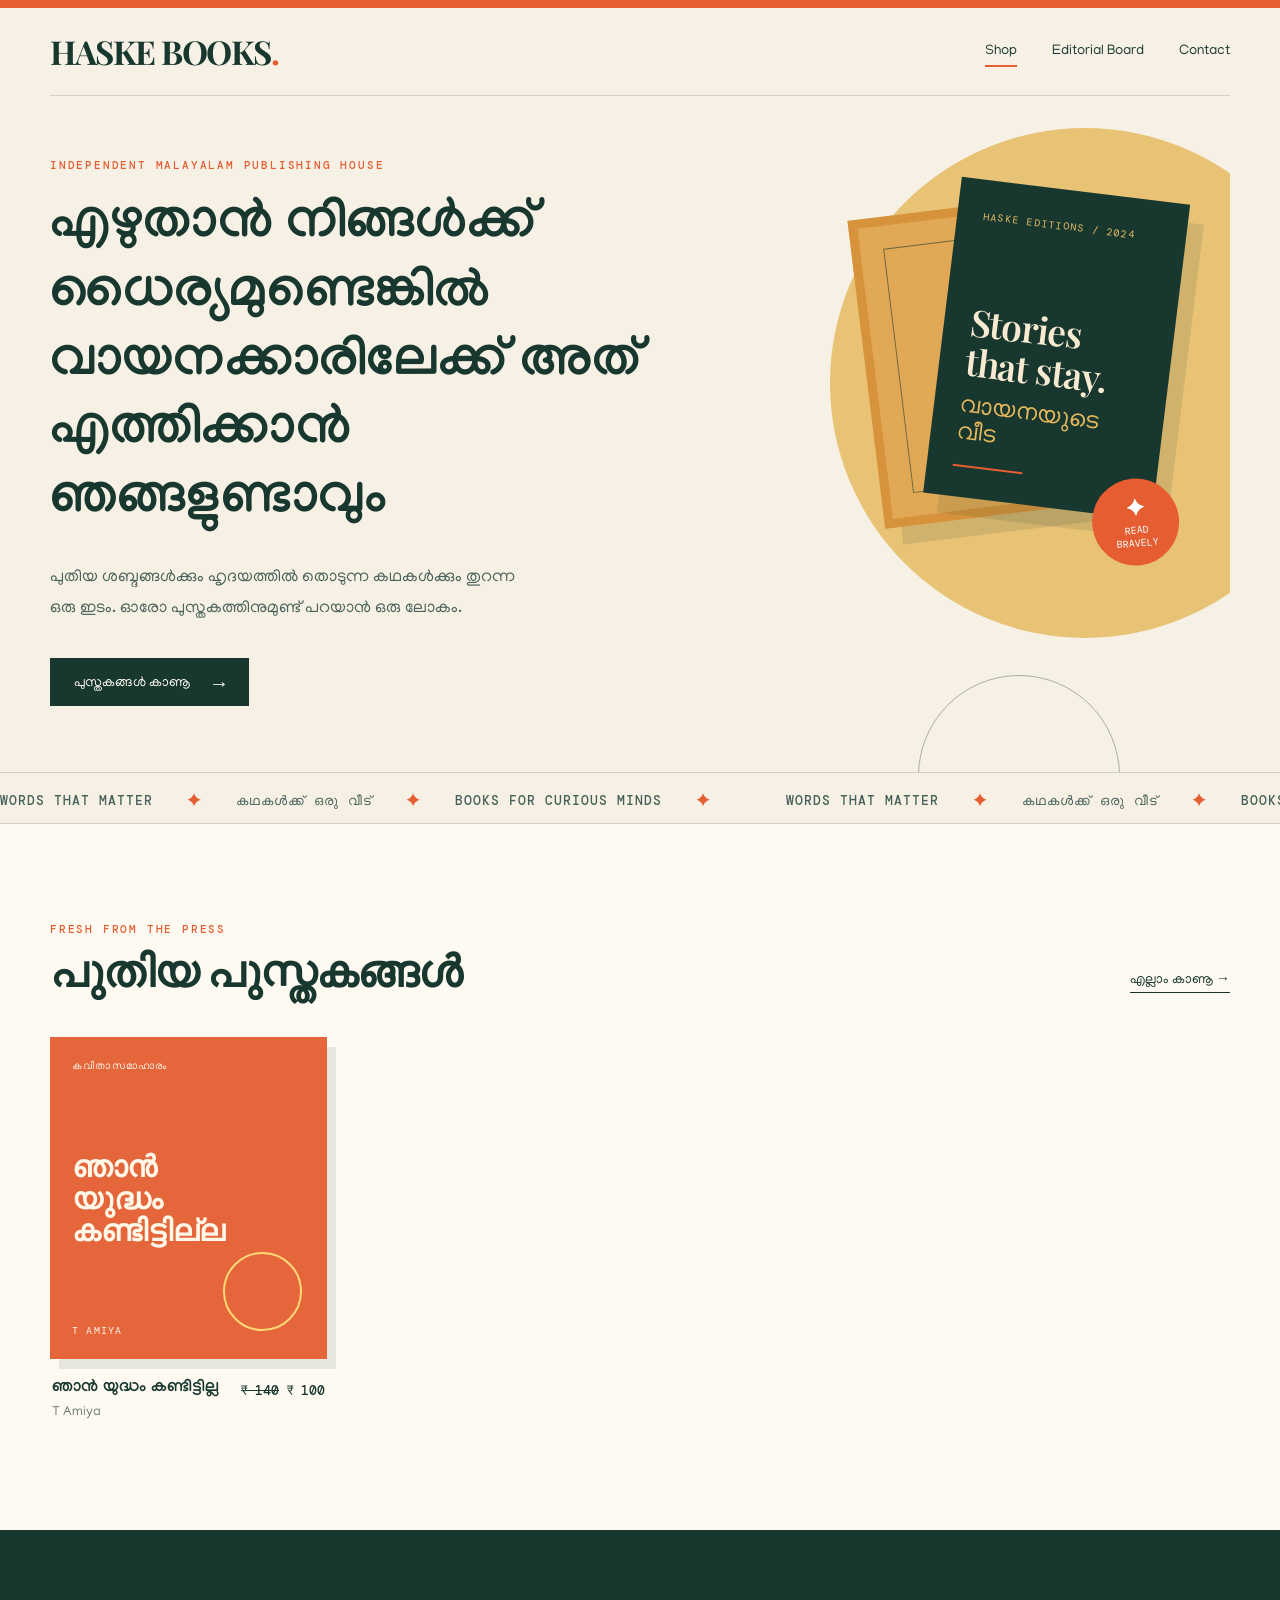
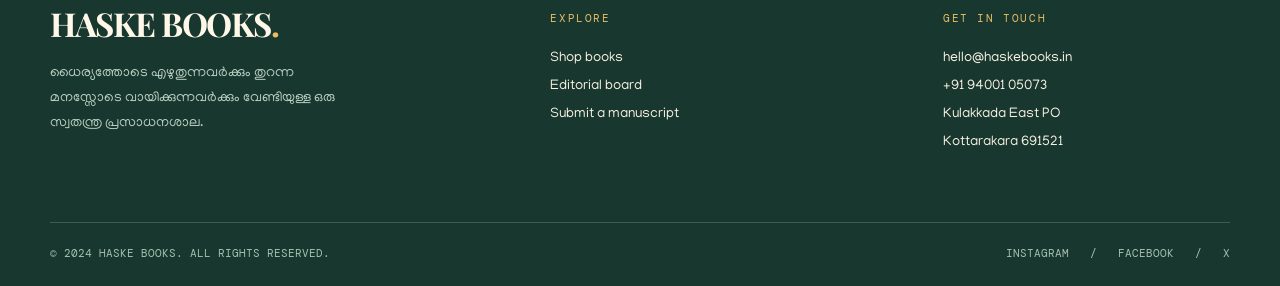
==== commit eb6a5a4c: "Fix Footer Adress" ====
--- a/index.html
+++ b/index.html
@@ -17,7 +17,7 @@
     <section class="hero shell"><div class="hero-copy"><div class="eyebrow">Independent Malayalam publishing house</div><h1>എഴുതാൻ നിങ്ങൾക്ക് ധൈര്യമുണ്ടെങ്കിൽ വായനക്കാരിലേക്ക് അത് എത്തിക്കാൻ ഞങ്ങളുണ്ടാവും</h1><p>പുതിയ ശബ്ദങ്ങൾക്കും ഹൃദയത്തിൽ തൊടുന്ന കഥകൾക്കും തുറന്ന ഒരു ഇടം. ഓരോ പുസ്തകത്തിനുമുണ്ട് പറയാൻ ഒരു ലോകം.</p><a href="#shop" class="button">പുസ്തകങ്ങൾ കാണൂ <span class="arrow">→</span></a></div><div class="hero-art" aria-label="A stack of books"><div class="book-stack"><div class="back-book"></div><div class="front-book"><small>HASKE EDITIONS / 2024</small><strong>Stories<br>that stay.</strong><em>വായനയുടെ വീട</em><i></i></div><div class="stamp"><b>✦</b>READ<br>BRAVELY</div></div></div></section>
     <div class="marquee" aria-label="Words that matter · കഥകൾക്ക് ഒരു വീട് · Books for curious minds"><div class="marquee-track"><div class="marquee-content">WORDS THAT MATTER <span class="separator">✦</span> കഥകൾക്ക് ഒരു വീട് <span class="separator">✦</span> BOOKS FOR CURIOUS MINDS <span class="separator">✦</span></div><div class="marquee-content" aria-hidden="true">WORDS THAT MATTER <span class="separator">✦</span> കഥകൾക്ക് ഒരു വീട് <span class="separator">✦</span> BOOKS FOR CURIOUS MINDS <span class="separator">✦</span></div></div></div>
     <section class="books" id="shop"><div class="shell"><div class="section-head"><div><div class="eyebrow">Fresh from the press</div><h2>പുതിയ പുസ്തകങ്ങൾ</h2></div><a class="view-all" href="#shop">എല്ലാം കാണൂ →</a></div><div class="books-grid">
-      <article class="book-card"><div class="cover one"><small>കവിതാസമാഹാരം</small><div class="cover-title">ഞാൻ യുദ്ധം കണ്ടിട്ടില്ല</div><small>T AMIYA</small></div><div class="book-meta"><div><h3>ഞാൻ യുദ്ധം കണ്ടിട്ടില്ല</h3><p>T Amiya</p></div><div class="price"><del>₹ 140</del> ₹ 100</div></div></article>
+      <a class="book-card" href="njnUdham.html"><div class="cover one"><small>കവിതാസമാഹാരം</small><div class="cover-title">ഞാൻ യുദ്ധം കണ്ടിട്ടില്ല</div><small>T AMIYA</small></div><div class="book-meta"><div><h3>ഞാൻ യുദ്ധം കണ്ടിട്ടില്ല</h3><p>T Amiya</p></div><div class="price"><del>₹ 140</del> ₹ 100</div></div></a>
       <!-- Future book cards
       <article class="book-card"><div class="cover two"><small>ESSAYS / 04</small><div class="cover-title">Notes from the Rain</div><small>R. ANAND</small></div><div class="book-meta"><div><h3>മഴക്കുറിപ്പുകൾ</h3><p>ആർ. ആനന്ദ്</p></div><div class="price">₹ 350</div></div></article>
       <article class="book-card"><div class="cover three"><small>POETRY / 11</small><div class="cover-title">Between<br>Two Seas</div><small>MAYA S.</small></div><div class="book-meta"><div><h3>രണ്ട് കടലുകൾക്കിടയിൽ</h3><p>മായ എസ്.</p></div><div class="price">₹ 299</div></div></article>
@@ -25,6 +25,6 @@
       -->
     </div></div></section>
   </main>
-  <footer id="contact"><div class="shell"><div class="footer-main"><div class="footer-intro"><a class="logo" href="#home">HASKE BOOKS<span>.</span></a><p>ധൈര്യത്തോടെ എഴുതുന്നവർക്കും തുറന്ന മനസ്സോടെ വായിക്കുന്നവർക്കും വേണ്ടിയുള്ള ഒരു സ്വതന്ത്ര പ്രസാധനശാല.</p></div><div class="footer-col" id="board"><h4>EXPLORE</h4><a href="#shop">Shop books</a><a href="editorial.html">Editorial board</a><a href="#home">Submit a manuscript</a></div><div class="footer-col"><h4>GET IN TOUCH</h4><p>hello@haskebooks.in</p><p>+91 98765 43210</p><p>Kochi, Kerala</p></div></div><div class="footer-bottom"><span>© 2024 HASKE BOOKS. ALL RIGHTS RESERVED.</span><span>INSTAGRAM &nbsp; / &nbsp; FACEBOOK &nbsp; / &nbsp; X</span></div></div></footer>
+  <footer id="contact"><div class="shell"><div class="footer-main"><div class="footer-intro"><a class="logo" href="#home">HASKE BOOKS<span>.</span></a><p>ധൈര്യത്തോടെ എഴുതുന്നവർക്കും തുറന്ന മനസ്സോടെ വായിക്കുന്നവർക്കും വേണ്ടിയുള്ള ഒരു സ്വതന്ത്ര പ്രസാധനശാല.</p></div><div class="footer-col" id="board"><h4>EXPLORE</h4><a href="#shop">Shop books</a><a href="editorial.html">Editorial board</a><a href="#home">Submit a manuscript</a></div><div class="footer-col"><h4>GET IN TOUCH</h4><p>hello@haskebooks.in</p><p>+91 94001 05073</p><p>Kulakkada East PO<br>Kottarakara 691521</p></div></div><div class="footer-bottom"><span>© 2024 HASKE BOOKS. ALL RIGHTS RESERVED.</span><span>INSTAGRAM &nbsp; / &nbsp; FACEBOOK &nbsp; / &nbsp; X</span></div></div></footer>
 </body>
 </html>
--- a/style.css
+++ b/style.css
@@ -12,7 +12,7 @@
 .navlinks a { padding:8px 0; position:relative; }
 .navlinks a.active:after { content:""; position:absolute; left:0; right:0; bottom:0; height:2px; background:var(--orange); }
 .menu-toggle { display:none; border:0; background:transparent; color:var(--ink); cursor:pointer; padding:5px 0 5px 8px; font:26px/1 Arial,sans-serif; }
-@media (max-width:850px) { .navlinks { display:none; position:absolute; z-index:10; top:calc(100% + 10px); right:0; min-width:210px; padding:15px 18px; flex-direction:column; align-items:flex-start; gap:13px; background:var(--cream); border:1px solid var(--line); box-shadow:8px 8px 0 rgba(24,56,47,.1); } .navlinks.is-open { display:flex; } .menu-toggle { display:block; } }
+@media (max-width:850px) { .navlinks { display:none; position:absolute; z-index:10; top:calc(100% + 10px); right:0; min-width:210px; padding:15px 18px; flex-direction:column; align-items:flex-start; gap:13px; background:var(--cream); border:1px solid var(--line); box-shadow:8px 8px 0 rgba(24,56,47,.1); } .navlinks.is-open { display:flex; } .menu-toggle { display:block; } .admin-header .admin-label { display:none; } }
 .hero { min-height:537px; position:relative; overflow:hidden; display:grid; grid-template-columns:1.1fr .9fr; align-items:center; }
 .hero:before { content:""; position:absolute; width:510px; height:510px; border-radius:50%; background:var(--gold); right:-110px; top:32px; opacity:.88; }
 .hero:after { content:""; position:absolute; width:200px; height:200px; border:1px solid var(--ink); border-radius:50%; right:110px; bottom:-105px; opacity:.35; }
@@ -42,11 +42,39 @@
 @keyframes marquee-scroll { to { transform:translateX(-50%); } }
 @media (prefers-reduced-motion:reduce) { .marquee-track { animation:none; } }
 .books { padding:100px 0 110px; background:var(--cream); }
+.book-page { background:var(--cream); }
+.book-page-hero { min-height:500px; display:grid; grid-template-columns:repeat(2, minmax(0, 1fr)); align-items:center; gap:clamp(40px, 8vw, 130px); padding:75px 0; }
+.book-page-heading { max-width:720px; text-align:right; }
+.book-page-heading h1 { margin:20px 0 14px; max-width:none; font:700 clamp(42px,6vw,78px)/1.18 Manjari,sans-serif; letter-spacing:-1.5px; }
+.book-page-heading p { margin:0; color:#587067; font-size:18px; }
+.book-purchase { display:flex; justify-content:flex-end; align-items:center; gap:24px; margin-top:30px; }
+.book-price { display:flex; flex-direction:column; align-items:flex-end; gap:3px; font:13px 'DM Mono',monospace; }
+.book-price del { color:#667a70; }
+.book-price strong { color:var(--orange); font-size:18px; }
+@media (max-width:760px) { .book-purchase { gap:16px; margin-top:22px; } .book-purchase .button { padding:13px 16px 11px 18px; font-size:13px; } }
+.book-description { max-width:820px; margin-left:max(24px, calc((100% - 1180px) / 2)); padding:75px 0 100px; }
+.book-description > p { margin:20px 0 0; color:#38554a; font-size:18px; line-height:2; }
+.book-description .book-introduction { color:var(--orange); font-weight:700; }
+.book-page-gallery { min-width:0; }
+.gallery-controls { display:flex; gap:10px; }
+.book-page-gallery .gallery-controls { margin-top:14px; }
+.gallery-arrow { width:44px; height:44px; border:1px solid var(--ink); background:transparent; color:var(--ink); cursor:pointer; font:24px/1 Arial,sans-serif; transition:.2s background,.2s color; }
+.gallery-arrow:hover { background:var(--ink); color:var(--cream); }
+.product-gallery { display:flex; gap:22px; overflow-x:auto; scroll-snap-type:x mandatory; scroll-behavior:smooth; scrollbar-width:none; }
+.product-gallery::-webkit-scrollbar { display:none; }
+.product-gallery figure { flex:0 0 min(68vw,500px); aspect-ratio:4 / 3; margin:0; scroll-snap-align:start; background:var(--paper); }
+.product-gallery img { display:block; width:100%; height:100%; object-fit:cover; }
+.book-page-gallery .product-gallery { gap:0; }
+.book-page-gallery .product-gallery figure { flex-basis:100%; }
+.author-section { padding:0 0 100px; background:var(--cream); }
+.author-feature { display:grid; grid-template-columns:minmax(220px, .7fr) 1fr; align-items:center; gap:clamp(35px, 8vw, 120px); padding:52px 0; border-top:1px solid var(--line); border-bottom:1px solid var(--line); }
+.author-feature img { display:block; width:100%; max-width:330px; aspect-ratio:3 / 4; object-fit:cover; }
+.author-copy h2 { margin:16px 0 0; font:600 clamp(38px,5vw,66px)/1 'Playfair Display',serif; }
 .section-head { display:flex; align-items:flex-end; justify-content:space-between; margin-bottom:44px; }
 h2 { margin:12px 0 0; font:600 clamp(32px,3.4vw,47px)/1.05 'Playfair Display',serif; letter-spacing:-1px; }
 .view-all { border-bottom:1px solid var(--ink); padding-bottom:4px; font-size:14px; }
 .books-grid { display:grid; grid-template-columns:repeat(4,1fr); gap:24px; }
-.book-card { cursor:pointer; }
+.book-card { display:block; cursor:pointer; }
 .cover { height:322px; padding:22px; display:flex; flex-direction:column; justify-content:space-between; position:relative; box-shadow:9px 10px 0 rgba(24,56,47,.1); transition:.25s transform; }
 .book-card:hover .cover,.book-card.is-selected .cover { transform:translateY(-8px) rotate(-1deg); }
 .cover small { font:10px 'DM Mono',monospace; letter-spacing:1.2px; }
@@ -65,7 +93,7 @@
 .footer-col a,.footer-col p { display:block; color:#f9f2e4; font-size:14px; line-height:2; margin:0; }
 .footer-col a:hover { color:var(--gold); }
 .footer-bottom { border-top:1px solid rgba(255,255,255,.17); padding-top:23px; color:#a6c0b1; font:11px 'DM Mono',monospace; display:flex; justify-content:space-between; }
-@media (max-width:760px) { .shell { width:min(100% - 32px,1180px); } nav { height:73px; } .navlinks { min-width:190px; gap:12px; font-size:12px; } .menu-toggle { font-size:24px; } .hero { min-height:auto; grid-template-columns:1fr; } .hero:before { width:350px; height:350px; right:-160px; top:300px; } .hero-copy { padding:62px 0 20px; } h1 { font-size:37px; } .hero-art { min-height:350px; } .book-stack { transform:scale(.82) rotate(7deg); transform-origin:top right; right:0; top:15px; } .books { padding:67px 0; } .books-grid { grid-template-columns:repeat(2,1fr); gap:32px 16px; } .cover { height:250px; padding:17px; } .cover .cover-title { font-size:24px; } .section-head { margin-bottom:28px; } .footer-main { grid-template-columns:1fr 1fr; gap:38px 20px; } .footer-intro { grid-column:span 2; } .footer-bottom { gap:14px; flex-direction:column; } }
+@media (max-width:760px) { .shell { width:min(100% - 32px,1180px); } nav { height:73px; } .navlinks { min-width:190px; gap:12px; font-size:12px; } .menu-toggle { font-size:24px; } .hero { min-height:auto; grid-template-columns:1fr; } .hero:before { width:350px; height:350px; right:-160px; top:300px; } .hero-copy { padding:62px 0 20px; } h1 { font-size:37px; } .hero-art { min-height:350px; } .book-stack { transform:scale(.82) rotate(7deg); transform-origin:top right; right:0; top:15px; } .book-page-hero { min-height:0; grid-template-columns:1fr; gap:25px; padding:36px 0; } .book-page-heading { order:-1; } .book-page-heading h1 { font-size:clamp(32px, 9vw, 42px); line-height:1.25; } .book-page-heading p { font-size:14px; } .book-page-heading .eyebrow { font-size:9px; } .book-page-gallery .gallery-controls { margin-top:10px; } .book-description { margin-left:16px; padding:55px 0 70px; } .book-description > p { font-size:16px; line-height:1.9; } .gallery-arrow { width:36px; height:36px; font-size:20px; } .product-gallery { gap:16px; } .product-gallery figure { flex-basis:84vw; } .book-page-gallery .product-gallery { gap:0; } .book-page-gallery .product-gallery figure { flex-basis:100%; } .author-section { padding-bottom:70px; } .author-feature { grid-template-columns:1fr; gap:28px; padding:38px 0; } .author-feature img { max-width:260px; } .books { padding:67px 0; } .books-grid { grid-template-columns:repeat(2,1fr); gap:32px 16px; } .cover { height:250px; padding:17px; } .cover .cover-title { font-size:24px; } .section-head { margin-bottom:28px; } .footer-main { grid-template-columns:1fr 1fr; gap:38px 20px; } .footer-intro { grid-column:span 2; } .footer-bottom { gap:14px; flex-direction:column; } }
 
 .editorial-hero { background:var(--cream); padding:106px 0 98px; position:relative; overflow:hidden; }
 .editorial-hero:after { content:""; position:absolute; width:430px; height:430px; border:1px solid var(--gold); border-radius:50%; right:-115px; top:-165px; }
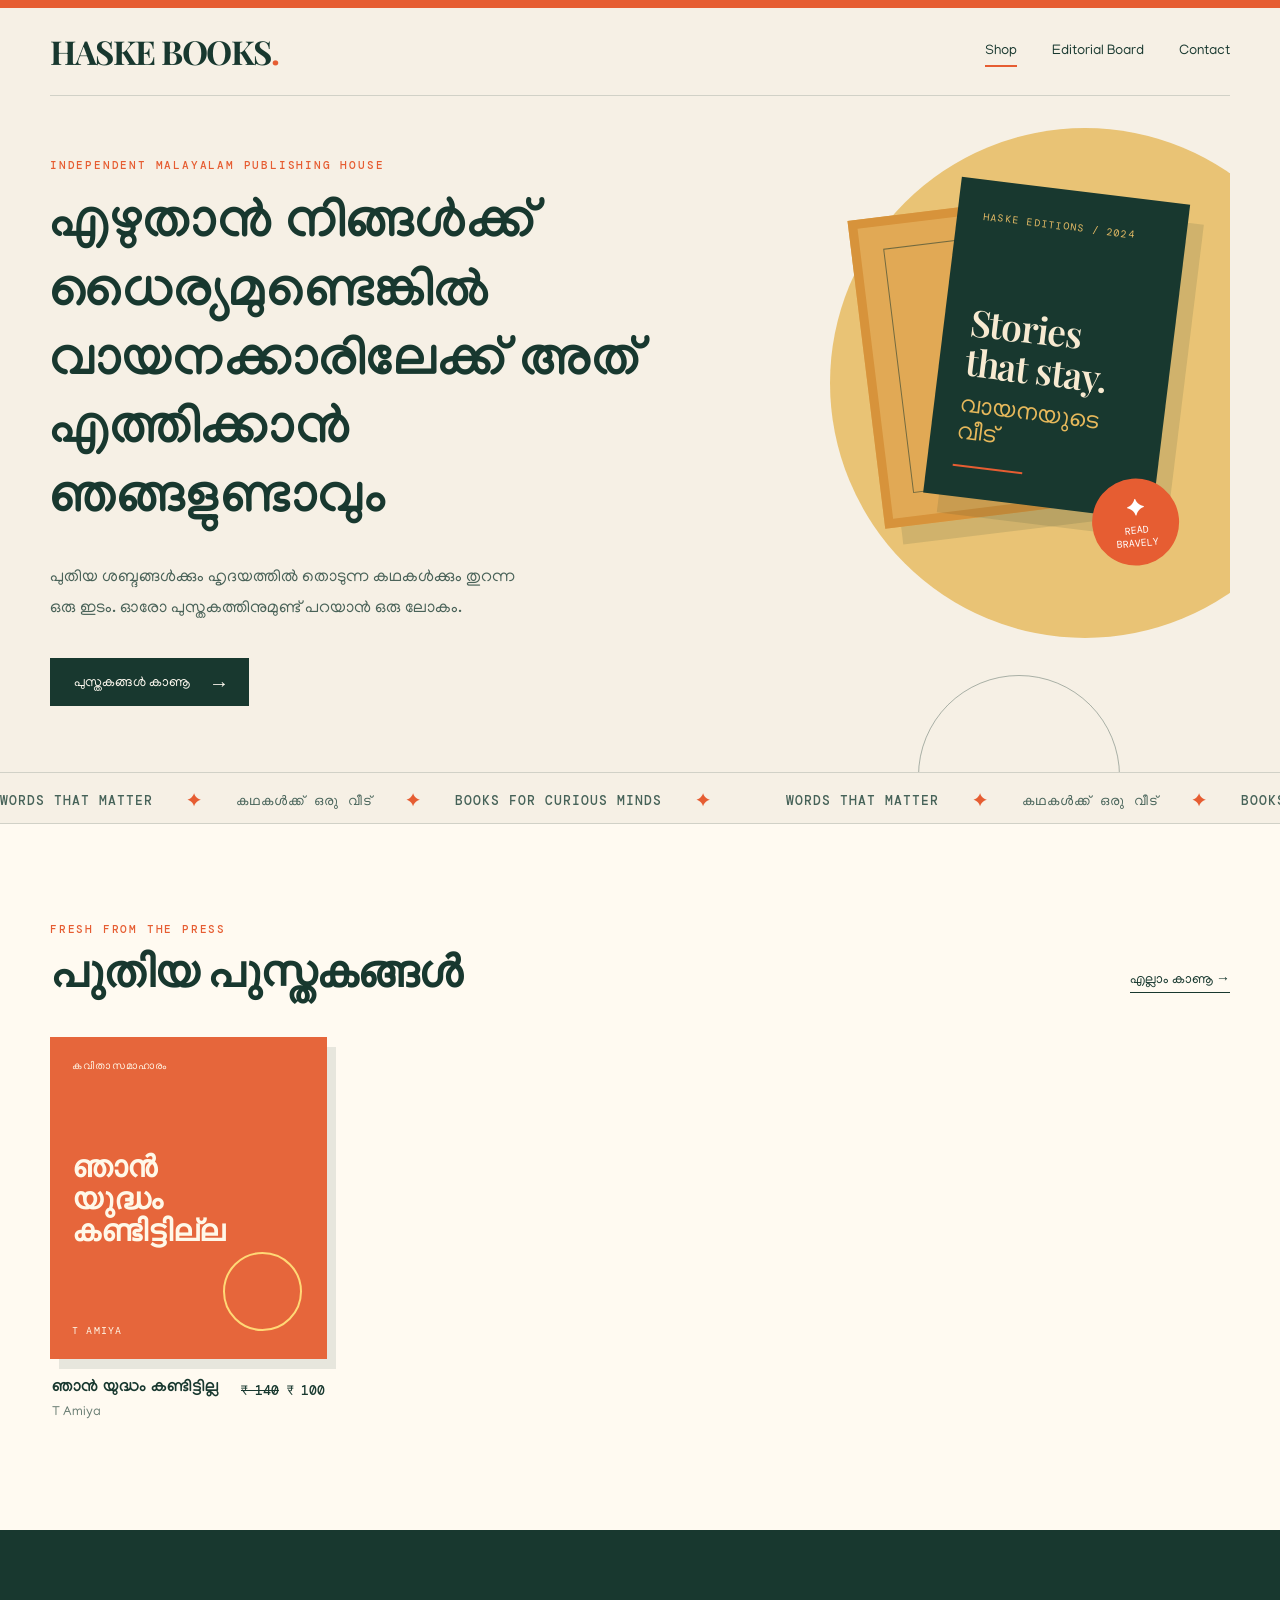
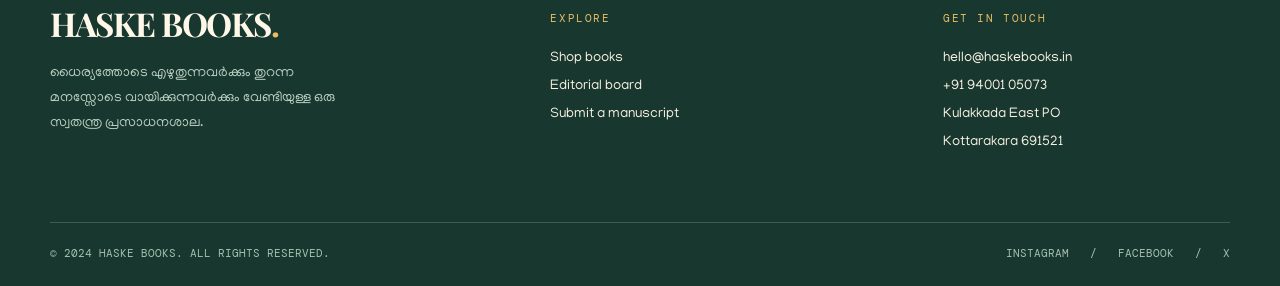
==== commit 16301975: "Correct Typo mistakes" ====
--- a/index.html
+++ b/index.html
@@ -14,7 +14,7 @@
   <div class="topline"></div>
   <header class="shell"><nav><a class="logo" href="#home">HASKE BOOKS<span>.</span></a><div class="navlinks" id="primary-nav"><a class="active" href="#shop">Shop</a><a href="editorial.html">Editorial Board</a><a href="#contact">Contact</a></div><button class="menu-toggle" type="button" aria-label="Open navigation menu" aria-controls="primary-nav" aria-expanded="false">☰</button></nav></header>
   <main id="home">
-    <section class="hero shell"><div class="hero-copy"><div class="eyebrow">Independent Malayalam publishing house</div><h1>എഴുതാൻ നിങ്ങൾക്ക് ധൈര്യമുണ്ടെങ്കിൽ വായനക്കാരിലേക്ക് അത് എത്തിക്കാൻ ഞങ്ങളുണ്ടാവും</h1><p>പുതിയ ശബ്ദങ്ങൾക്കും ഹൃദയത്തിൽ തൊടുന്ന കഥകൾക്കും തുറന്ന ഒരു ഇടം. ഓരോ പുസ്തകത്തിനുമുണ്ട് പറയാൻ ഒരു ലോകം.</p><a href="#shop" class="button">പുസ്തകങ്ങൾ കാണൂ <span class="arrow">→</span></a></div><div class="hero-art" aria-label="A stack of books"><div class="book-stack"><div class="back-book"></div><div class="front-book"><small>HASKE EDITIONS / 2024</small><strong>Stories<br>that stay.</strong><em>വായനയുടെ വീട</em><i></i></div><div class="stamp"><b>✦</b>READ<br>BRAVELY</div></div></div></section>
+    <section class="hero shell"><div class="hero-copy"><div class="eyebrow">Independent Malayalam publishing house</div><h1>എഴുതാൻ നിങ്ങൾക്ക് ധൈര്യമുണ്ടെങ്കിൽ വായനക്കാരിലേക്ക് അത് എത്തിക്കാൻ ഞങ്ങളുണ്ടാവും</h1><p>പുതിയ ശബ്ദങ്ങൾക്കും ഹൃദയത്തിൽ തൊടുന്ന കഥകൾക്കും തുറന്ന ഒരു ഇടം. ഓരോ പുസ്തകത്തിനുമുണ്ട് പറയാൻ ഒരു ലോകം.</p><a href="#shop" class="button">പുസ്തകങ്ങൾ കാണൂ <span class="arrow">→</span></a></div><div class="hero-art" aria-label="A stack of books"><div class="book-stack"><div class="back-book"></div><div class="front-book"><small>HASKE EDITIONS / 2024</small><strong>Stories<br>that stay.</strong><em>വായനയുടെ വീട്</em><i></i></div><div class="stamp"><b>✦</b>READ<br>BRAVELY</div></div></div></section>
     <div class="marquee" aria-label="Words that matter · കഥകൾക്ക് ഒരു വീട് · Books for curious minds"><div class="marquee-track"><div class="marquee-content">WORDS THAT MATTER <span class="separator">✦</span> കഥകൾക്ക് ഒരു വീട് <span class="separator">✦</span> BOOKS FOR CURIOUS MINDS <span class="separator">✦</span></div><div class="marquee-content" aria-hidden="true">WORDS THAT MATTER <span class="separator">✦</span> കഥകൾക്ക് ഒരു വീട് <span class="separator">✦</span> BOOKS FOR CURIOUS MINDS <span class="separator">✦</span></div></div></div>
     <section class="books" id="shop"><div class="shell"><div class="section-head"><div><div class="eyebrow">Fresh from the press</div><h2>പുതിയ പുസ്തകങ്ങൾ</h2></div><a class="view-all" href="#shop">എല്ലാം കാണൂ →</a></div><div class="books-grid">
       <a class="book-card" href="njnUdham.html"><div class="cover one"><small>കവിതാസമാഹാരം</small><div class="cover-title">ഞാൻ യുദ്ധം കണ്ടിട്ടില്ല</div><small>T AMIYA</small></div><div class="book-meta"><div><h3>ഞാൻ യുദ്ധം കണ്ടിട്ടില്ല</h3><p>T Amiya</p></div><div class="price"><del>₹ 140</del> ₹ 100</div></div></a>
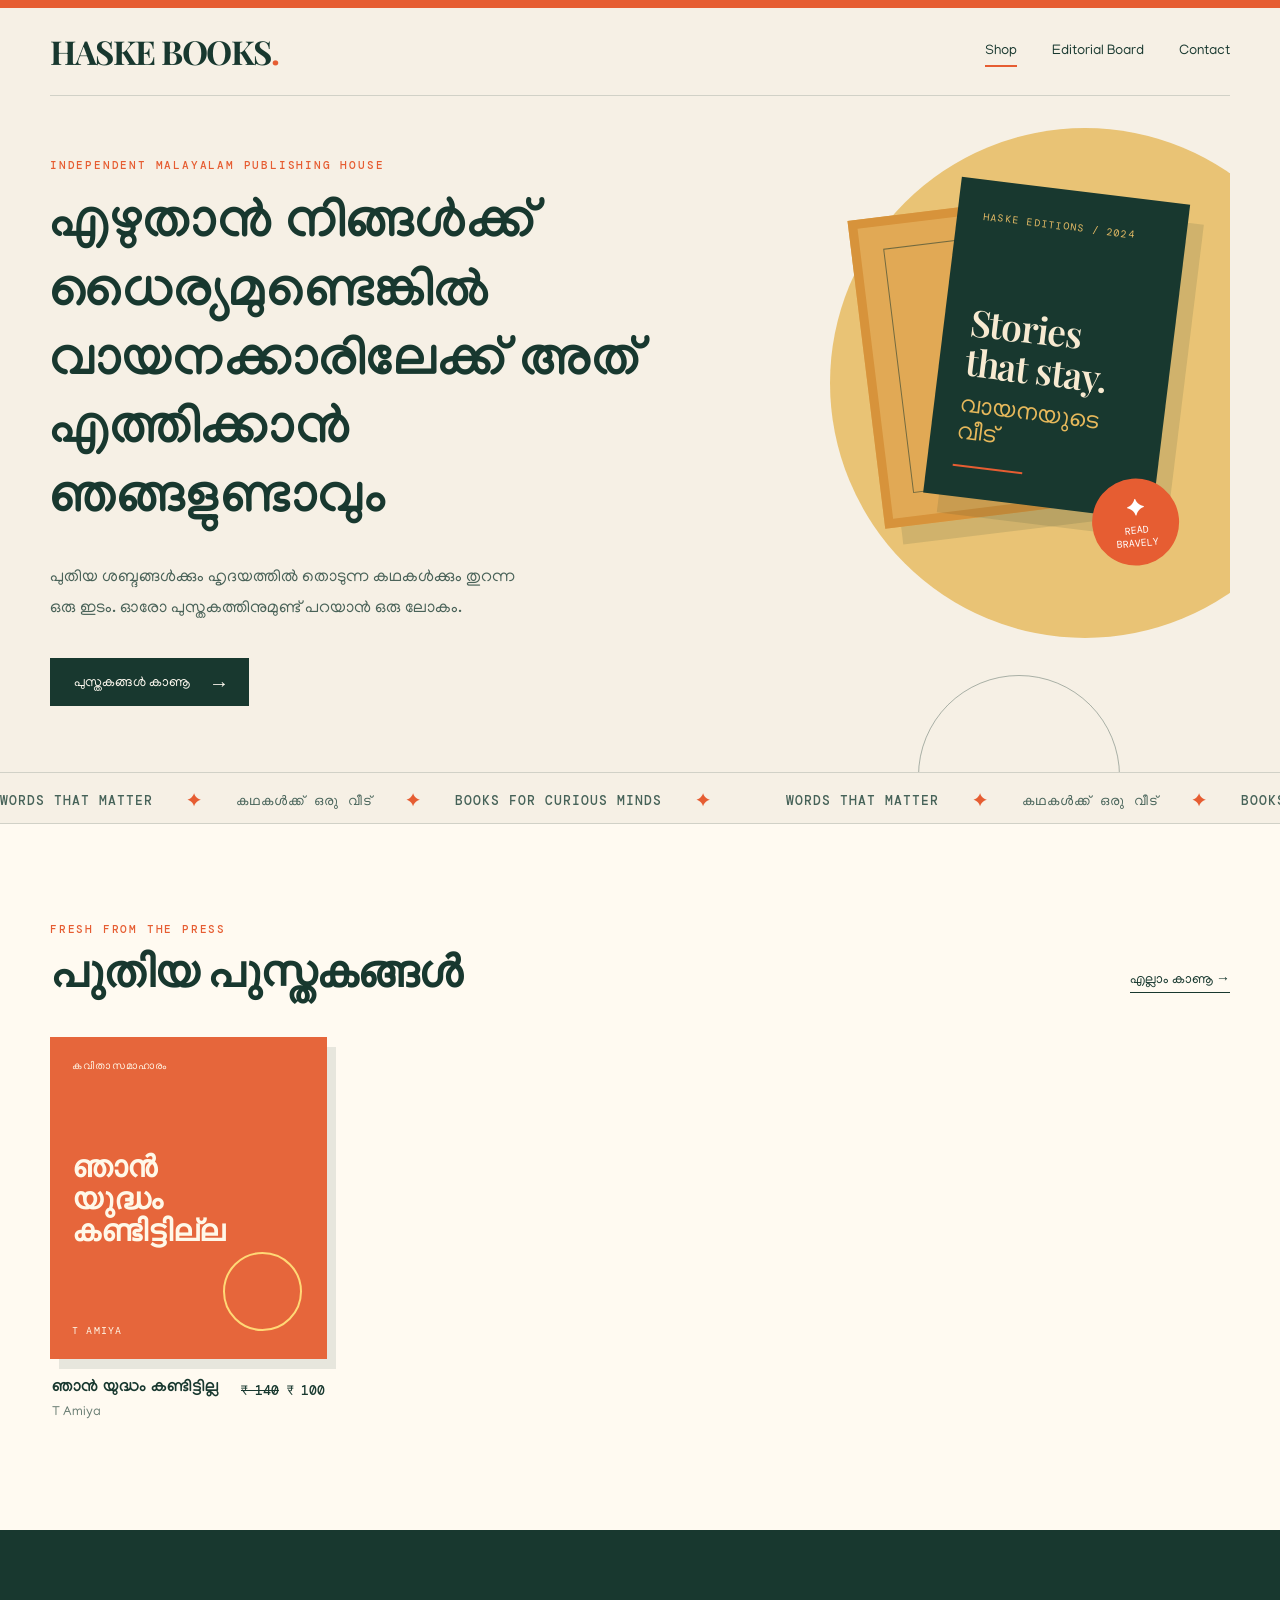
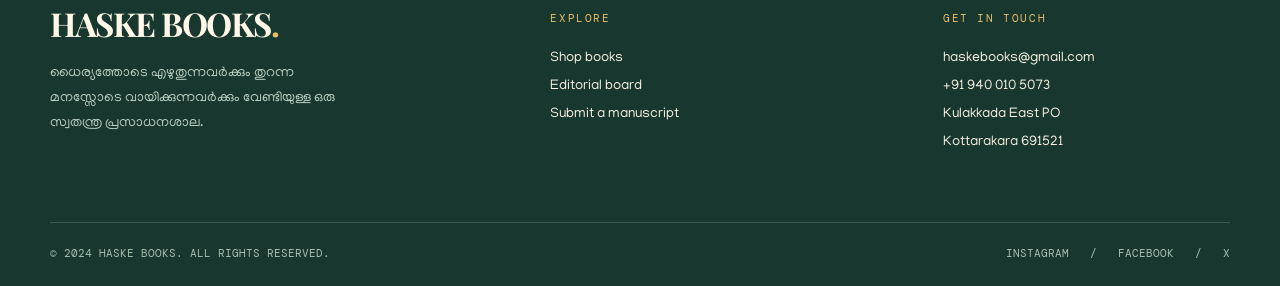
==== commit bdd8ece9: "Fix Footer get in touch" ====
--- a/index.html
+++ b/index.html
@@ -1,30 +1,160 @@
 <!doctype html>
 <html lang="ml">
-<head>
-  <meta charset="UTF-8" />
-  <meta name="viewport" content="width=device-width, initial-scale=1.0" />
-  <title>Haske Books — കഥകൾക്ക് ഒരു വീട്</title>
-  <link rel="preconnect" href="https://fonts.googleapis.com">
-  <link rel="preconnect" href="https://fonts.gstatic.com" crossorigin>
-  <link href="https://fonts.googleapis.com/css2?family=DM+Mono:wght@400;500&family=Manjari:wght@400;700&family=Playfair+Display:ital,wght@0,500;0,600;0,700;1,500&display=swap" rel="stylesheet">
-  <link rel="stylesheet" href="style.css">
-  <script src="script.js" defer></script>
-</head>
-<body>
-  <div class="topline"></div>
-  <header class="shell"><nav><a class="logo" href="#home">HASKE BOOKS<span>.</span></a><div class="navlinks" id="primary-nav"><a class="active" href="#shop">Shop</a><a href="editorial.html">Editorial Board</a><a href="#contact">Contact</a></div><button class="menu-toggle" type="button" aria-label="Open navigation menu" aria-controls="primary-nav" aria-expanded="false">☰</button></nav></header>
-  <main id="home">
-    <section class="hero shell"><div class="hero-copy"><div class="eyebrow">Independent Malayalam publishing house</div><h1>എഴുതാൻ നിങ്ങൾക്ക് ധൈര്യമുണ്ടെങ്കിൽ വായനക്കാരിലേക്ക് അത് എത്തിക്കാൻ ഞങ്ങളുണ്ടാവും</h1><p>പുതിയ ശബ്ദങ്ങൾക്കും ഹൃദയത്തിൽ തൊടുന്ന കഥകൾക്കും തുറന്ന ഒരു ഇടം. ഓരോ പുസ്തകത്തിനുമുണ്ട് പറയാൻ ഒരു ലോകം.</p><a href="#shop" class="button">പുസ്തകങ്ങൾ കാണൂ <span class="arrow">→</span></a></div><div class="hero-art" aria-label="A stack of books"><div class="book-stack"><div class="back-book"></div><div class="front-book"><small>HASKE EDITIONS / 2024</small><strong>Stories<br>that stay.</strong><em>വായനയുടെ വീട്</em><i></i></div><div class="stamp"><b>✦</b>READ<br>BRAVELY</div></div></div></section>
-    <div class="marquee" aria-label="Words that matter · കഥകൾക്ക് ഒരു വീട് · Books for curious minds"><div class="marquee-track"><div class="marquee-content">WORDS THAT MATTER <span class="separator">✦</span> കഥകൾക്ക് ഒരു വീട് <span class="separator">✦</span> BOOKS FOR CURIOUS MINDS <span class="separator">✦</span></div><div class="marquee-content" aria-hidden="true">WORDS THAT MATTER <span class="separator">✦</span> കഥകൾക്ക് ഒരു വീട് <span class="separator">✦</span> BOOKS FOR CURIOUS MINDS <span class="separator">✦</span></div></div></div>
-    <section class="books" id="shop"><div class="shell"><div class="section-head"><div><div class="eyebrow">Fresh from the press</div><h2>പുതിയ പുസ്തകങ്ങൾ</h2></div><a class="view-all" href="#shop">എല്ലാം കാണൂ →</a></div><div class="books-grid">
-      <a class="book-card" href="njnUdham.html"><div class="cover one"><small>കവിതാസമാഹാരം</small><div class="cover-title">ഞാൻ യുദ്ധം കണ്ടിട്ടില്ല</div><small>T AMIYA</small></div><div class="book-meta"><div><h3>ഞാൻ യുദ്ധം കണ്ടിട്ടില്ല</h3><p>T Amiya</p></div><div class="price"><del>₹ 140</del> ₹ 100</div></div></a>
-      <!-- Future book cards
+  <head>
+    <meta charset="UTF-8" />
+    <meta name="viewport" content="width=device-width, initial-scale=1.0" />
+    <title>Haske Books — കഥകൾക്ക് ഒരു വീട്</title>
+    <link rel="preconnect" href="https://fonts.googleapis.com" />
+    <link rel="preconnect" href="https://fonts.gstatic.com" crossorigin />
+    <link
+      href="https://fonts.googleapis.com/css2?family=DM+Mono:wght@400;500&family=Manjari:wght@400;700&family=Playfair+Display:ital,wght@0,500;0,600;0,700;1,500&display=swap"
+      rel="stylesheet"
+    />
+    <link rel="stylesheet" href="style.css" />
+    <script src="script.js" defer></script>
+  </head>
+  <body>
+    <div class="topline"></div>
+    <header class="shell">
+      <nav>
+        <a class="logo" href="#home">HASKE BOOKS<span>.</span></a>
+        <div class="navlinks" id="primary-nav">
+          <a class="active" href="#shop">Shop</a
+          ><a href="editorial.html">Editorial Board</a
+          ><a href="#contact">Contact</a>
+        </div>
+        <button
+          class="menu-toggle"
+          type="button"
+          aria-label="Open navigation menu"
+          aria-controls="primary-nav"
+          aria-expanded="false"
+        >
+          ☰
+        </button>
+      </nav>
+    </header>
+    <main id="home">
+      <section class="hero shell">
+        <div class="hero-copy">
+          <div class="eyebrow">Independent Malayalam publishing house</div>
+          <h1>
+            എഴുതാൻ നിങ്ങൾക്ക് ധൈര്യമുണ്ടെങ്കിൽ വായനക്കാരിലേക്ക് അത് എത്തിക്കാൻ
+            ഞങ്ങളുണ്ടാവും
+          </h1>
+          <p>
+            പുതിയ ശബ്ദങ്ങൾക്കും ഹൃദയത്തിൽ തൊടുന്ന കഥകൾക്കും തുറന്ന ഒരു ഇടം. ഓരോ
+            പുസ്തകത്തിനുമുണ്ട് പറയാൻ ഒരു ലോകം.
+          </p>
+          <a href="#shop" class="button"
+            >പുസ്തകങ്ങൾ കാണൂ <span class="arrow">→</span></a
+          >
+        </div>
+        <div class="hero-art" aria-label="A stack of books">
+          <div class="book-stack">
+            <div class="back-book"></div>
+            <div class="front-book">
+              <small>HASKE EDITIONS / 2024</small
+              ><strong>Stories<br />that stay.</strong><em>വായനയുടെ വീട്</em
+              ><i></i>
+            </div>
+            <div class="stamp"><b>✦</b>READ<br />BRAVELY</div>
+          </div>
+        </div>
+      </section>
+      <div
+        class="marquee"
+        aria-label="Words that matter · കഥകൾക്ക് ഒരു വീട് · Books for curious minds"
+      >
+        <div class="marquee-track">
+          <div class="marquee-content">
+            WORDS THAT MATTER <span class="separator">✦</span> കഥകൾക്ക് ഒരു വീട്
+            <span class="separator">✦</span> BOOKS FOR CURIOUS MINDS
+            <span class="separator">✦</span>
+          </div>
+          <div class="marquee-content" aria-hidden="true">
+            WORDS THAT MATTER <span class="separator">✦</span> കഥകൾക്ക് ഒരു വീട്
+            <span class="separator">✦</span> BOOKS FOR CURIOUS MINDS
+            <span class="separator">✦</span>
+          </div>
+        </div>
+      </div>
+      <section class="books" id="shop">
+        <div class="shell">
+          <div class="section-head">
+            <div>
+              <div class="eyebrow">Fresh from the press</div>
+              <h2>പുതിയ പുസ്തകങ്ങൾ</h2>
+            </div>
+            <a class="view-all" href="#shop">എല്ലാം കാണൂ →</a>
+          </div>
+          <div class="books-grid">
+            <a class="book-card" href="njnUdham.html"
+              ><div class="cover one">
+                <small>കവിതാസമാഹാരം</small>
+                <div class="cover-title">ഞാൻ യുദ്ധം കണ്ടിട്ടില്ല</div>
+                <small>T AMIYA</small>
+              </div>
+              <div class="book-meta">
+                <div>
+                  <h3>ഞാൻ യുദ്ധം കണ്ടിട്ടില്ല</h3>
+                  <p>T Amiya</p>
+                </div>
+                <div class="price"><del>₹ 140</del> ₹ 100</div>
+              </div></a
+            >
+            <!-- Future book cards
       <article class="book-card"><div class="cover two"><small>ESSAYS / 04</small><div class="cover-title">Notes from the Rain</div><small>R. ANAND</small></div><div class="book-meta"><div><h3>മഴക്കുറിപ്പുകൾ</h3><p>ആർ. ആനന്ദ്</p></div><div class="price">₹ 350</div></div></article>
       <article class="book-card"><div class="cover three"><small>POETRY / 11</small><div class="cover-title">Between<br>Two Seas</div><small>MAYA S.</small></div><div class="book-meta"><div><h3>രണ്ട് കടലുകൾക്കിടയിൽ</h3><p>മായ എസ്.</p></div><div class="price">₹ 299</div></div></article>
       <article class="book-card"><div class="cover four"><small>TRANSLATION / 07</small><div class="cover-title">A Room<br>of Mangoes</div><small>N. VINOD</small></div><div class="book-meta"><div><h3>മാമ്പഴങ്ങളുടെ മുറി</h3><p>എൻ. വിനോദ്</p></div><div class="price">₹ 420</div></div></article>
       -->
-    </div></div></section>
-  </main>
-  <footer id="contact"><div class="shell"><div class="footer-main"><div class="footer-intro"><a class="logo" href="#home">HASKE BOOKS<span>.</span></a><p>ധൈര്യത്തോടെ എഴുതുന്നവർക്കും തുറന്ന മനസ്സോടെ വായിക്കുന്നവർക്കും വേണ്ടിയുള്ള ഒരു സ്വതന്ത്ര പ്രസാധനശാല.</p></div><div class="footer-col" id="board"><h4>EXPLORE</h4><a href="#shop">Shop books</a><a href="editorial.html">Editorial board</a><a href="#home">Submit a manuscript</a></div><div class="footer-col"><h4>GET IN TOUCH</h4><p>hello@haskebooks.in</p><p>+91 94001 05073</p><p>Kulakkada East PO<br>Kottarakara 691521</p></div></div><div class="footer-bottom"><span>© 2024 HASKE BOOKS. ALL RIGHTS RESERVED.</span><span>INSTAGRAM &nbsp; / &nbsp; FACEBOOK &nbsp; / &nbsp; X</span></div></div></footer>
-</body>
+          </div>
+        </div>
+      </section>
+    </main>
+    <footer id="contact">
+      <div class="shell">
+        <div class="footer-main">
+          <div class="footer-intro">
+            <a class="logo" href="#home">HASKE BOOKS<span>.</span></a>
+            <p>
+              ധൈര്യത്തോടെ എഴുതുന്നവർക്കും തുറന്ന മനസ്സോടെ വായിക്കുന്നവർക്കും
+              വേണ്ടിയുള്ള ഒരു സ്വതന്ത്ര പ്രസാധനശാല.
+            </p>
+          </div>
+          <div class="footer-col" id="board">
+            <h4>EXPLORE</h4>
+            <a href="#shop">Shop books</a
+            ><a href="editorial.html">Editorial board</a
+            ><a href="#home">Submit a manuscript</a>
+          </div>
+          <div class="footer-col">
+            <h4>GET IN TOUCH</h4>
+            <p>haskebooks@gmail.com</p>
+            <p>+91 940 010 5073</p>
+            <p>Kulakkada East PO<br />Kottarakara 691521</p>
+          </div>
+        </div>
+        <div class="footer-bottom">
+          <span>© 2024 HASKE BOOKS. ALL RIGHTS RESERVED.</span
+          ><span
+            ><a
+              href="https://www.instagram.com/haskebooks?utm_source=ig_web_button_share_sheet&amp;stkn=ZDNlZDc0MzIxNw=="
+              target="_blank"
+              rel="noopener noreferrer"
+              >INSTAGRAM</a
+            >
+            &nbsp; / &nbsp;
+            <a
+              href="https://www.facebook.com/HASKE.Foundation"
+              target="_blank"
+              rel="noopener noreferrer"
+              >FACEBOOK</a
+            >
+            &nbsp; / &nbsp; X</span
+          >
+        </div>
+      </div>
+    </footer>
+  </body>
 </html>
--- a/style.css
+++ b/style.css
@@ -98,7 +98,7 @@
 .editorial-hero { background:var(--cream); padding:106px 0 98px; position:relative; overflow:hidden; }
 .editorial-hero:after { content:""; position:absolute; width:430px; height:430px; border:1px solid var(--gold); border-radius:50%; right:-115px; top:-165px; }
 .editorial-hero .shell { position:relative; z-index:1; }
-.editorial-hero h1 { margin:22px 0 18px; font:600 clamp(48px,6vw,78px)/1.04 'Playfair Display',serif; }
+.editorial-hero h1 { margin:22px 0 18px; font:700 clamp(48px,6vw,78px)/1.15 Manjari,sans-serif; }
 .editorial-hero p { max-width:450px; margin:0; color:#496258; line-height:1.8; }
 .editorial-list { padding:82px 0 110px; }
 .team-feature { border-top:2px solid var(--ink); border-bottom:1px solid var(--line); padding:27px 0 31px; display:flex; justify-content:space-between; align-items:baseline; }
@@ -122,7 +122,7 @@
 .credits div + div { border-left:1px solid rgba(255,255,255,.2); }
 .credits span { display:block; color:var(--gold); font:11px 'DM Mono',monospace; letter-spacing:1.3px; margin-bottom:13px; }
 .credits strong { font-size:18px; line-height:1.65; }
-@media (max-width:760px) { .editorial-hero { padding:72px 0; } .editorial-list { padding:55px 0 70px; } .team-feature { display:block; } .team-feature h2 { margin-top:15px; } .team-grid,.credits { grid-template-columns:1fr; } .team-card { padding:28px 0; min-height:auto; } .team-card + .team-card { border-left:0; border-top:1px solid var(--line); padding-left:0; } .board-members { padding:60px 0 50px; } .board-heading { display:block; } .board-heading h2 { margin-top:12px; } .board-members li { grid-template-columns:47px 1fr; } .credits div + div { border-left:0; border-top:1px solid rgba(255,255,255,.2); } }
+@media (max-width:760px) { .editorial-hero { padding:72px 0; } .editorial-hero h1 { font-size:clamp(36px, 9vw, 48px); line-height:1.2; } .editorial-list { padding:55px 0 70px; } .team-feature { display:block; } .team-feature h2 { margin-top:15px; } .team-grid,.credits { grid-template-columns:1fr; } .team-card { padding:28px 0; min-height:auto; } .team-card + .team-card { border-left:0; border-top:1px solid var(--line); padding-left:0; } .board-members { padding:60px 0 50px; } .board-heading { display:block; } .board-heading h2 { margin-top:12px; } .board-members li { grid-template-columns:47px 1fr; } .credits div + div { border-left:0; border-top:1px solid rgba(255,255,255,.2); } }
 
 .admin-header nav { gap:28px; }
 .admin-label { color:#587067; font:11px 'DM Mono',monospace; letter-spacing:1.3px; margin-right:auto; }
